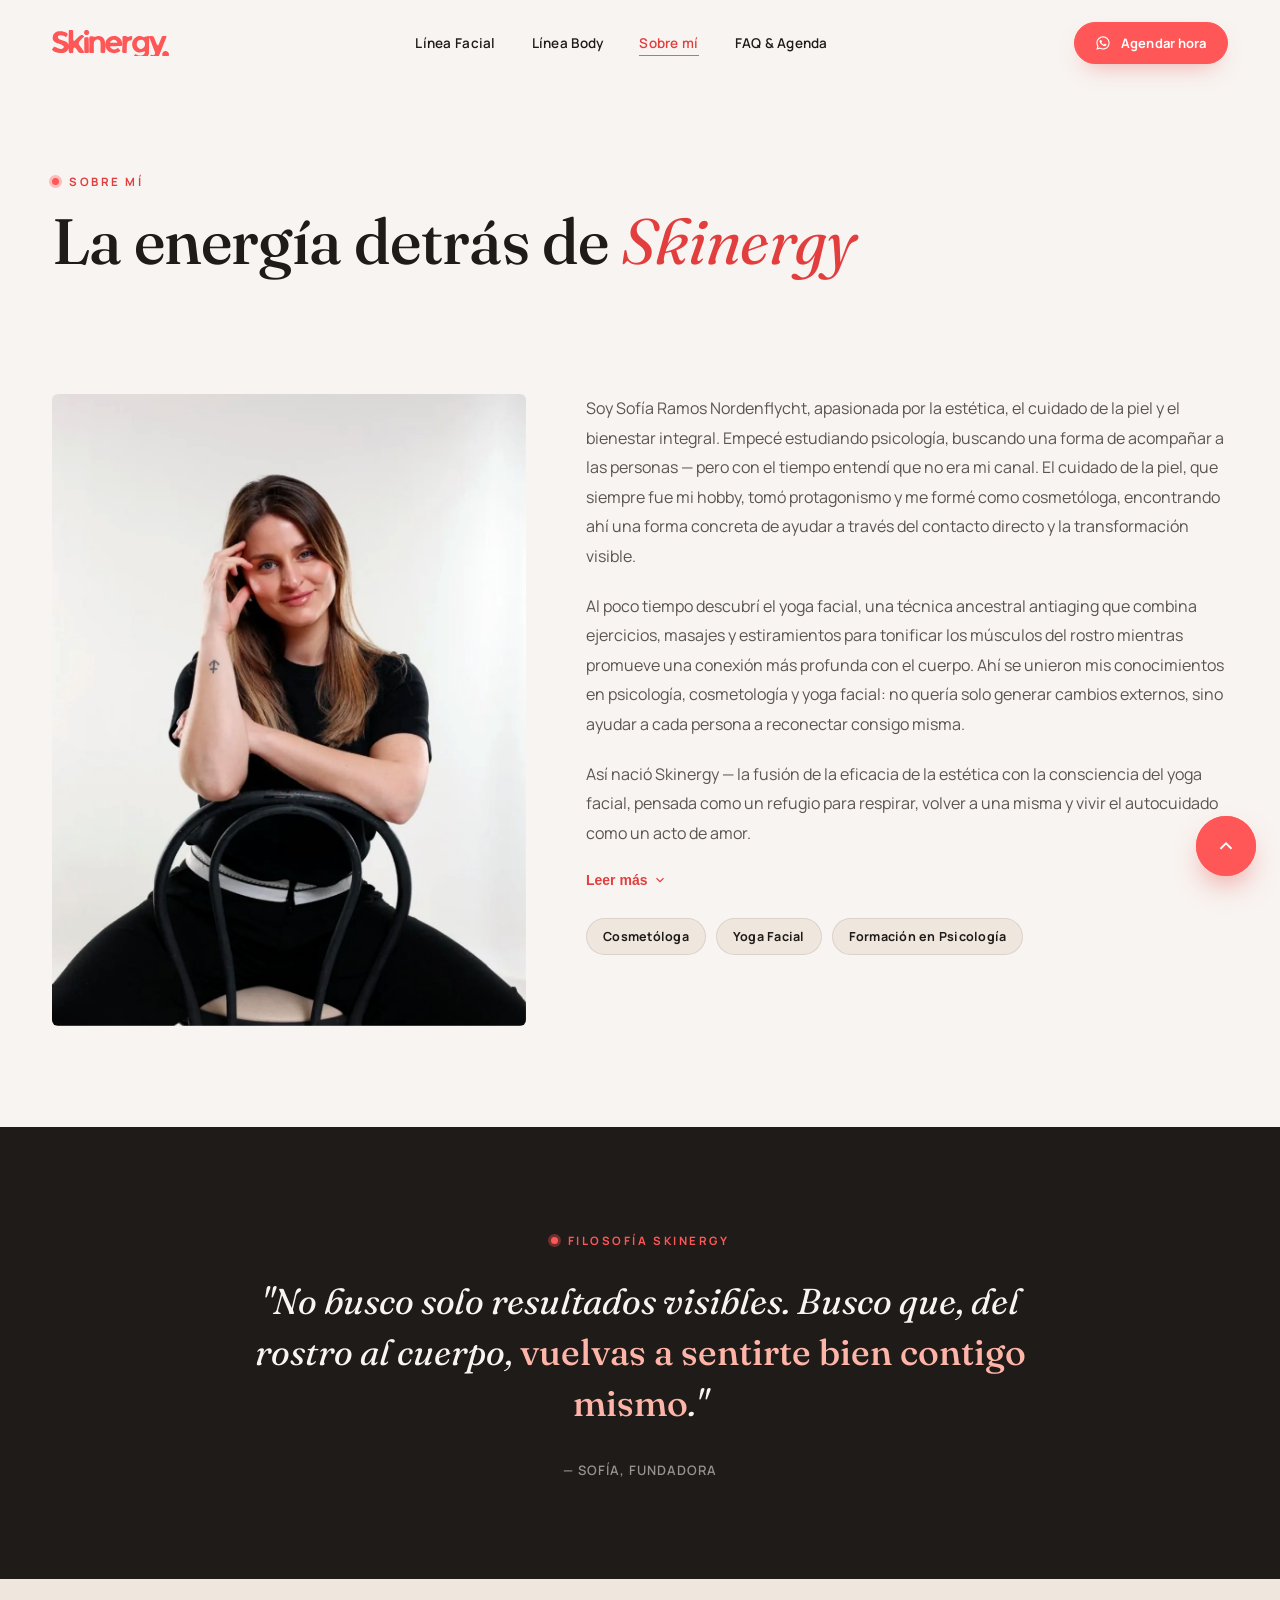
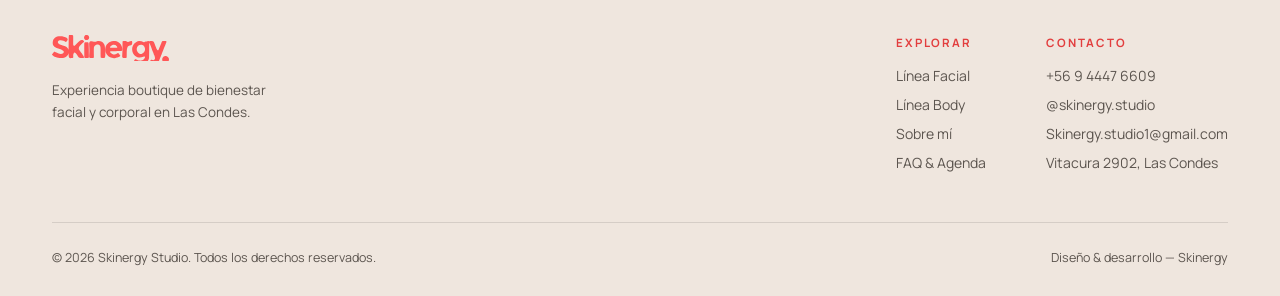
==== about.html @ b07cb812 "Add files via upload" ====
<!DOCTYPE html>
<html lang="es">
<head>
<meta charset="UTF-8">
<meta name="viewport" content="width=device-width, initial-scale=1.0, maximum-scale=1">
<title>Sobre mí — Skinergy</title>
<meta name="description" content="Conoce a Sofía, fundadora de Skinergy, estudio boutique de bienestar facial y corporal en Las Condes.">
<link rel="preconnect" href="https://fonts.googleapis.com">
<link rel="preconnect" href="https://fonts.gstatic.com" crossorigin>
<link href="https://fonts.googleapis.com/css2?family=Fraunces:ital,opsz,wght@0,9..144,500;1,9..144,400&family=Manrope:wght@400;500;600;700&display=swap" rel="stylesheet">
<link rel="icon" type="image/png" sizes="32x32" href="favicon-32.png">
<link rel="icon" type="image/png" sizes="16x16" href="favicon-16.png">
<link rel="apple-touch-icon" sizes="180x180" href="apple-touch-icon.png">
<link rel="stylesheet" href="styles.css">
<link rel="preload" as="image" href="about-sofia-900.webp" imagesrcset="about-sofia-900.webp 900w, about-sofia-1300.webp 1300w" imagesizes="(max-width:900px) 340px, 460px" fetchpriority="high">
</head>
<body>

<header id="siteHeader">
  <div class="wrap nav-row">
    <a href="index.html" class="logo"><img src="logo-wordmark.svg" alt="Skinergy — Energía para tu piel" width="118" height="26"></a>
    <nav class="links">
      <a href="facial.html">Línea Facial</a>
      <a href="body.html">Línea Body</a>
      <a href="about.html" class="active">Sobre mí</a>
      <a href="faq.html">FAQ &amp; Agenda</a>
    </nav>
    <div class="nav-cta">
      <a class="btn" href="https://wa.me/56944476609?text=Hola%2C%20quiero%20agendar%20una%20sesi%C3%B3n%20en%20Skinergy" target="_blank" rel="noopener">
        <svg viewBox="0 0 24 24" fill="currentColor"><path d="M12.04 2C6.58 2 2.13 6.45 2.13 11.91c0 1.75.46 3.46 1.32 4.96L2.05 22l5.25-1.38c1.45.79 3.08 1.21 4.74 1.21h.005c5.46 0 9.9-4.45 9.9-9.92C21.93 6.45 17.5 2 12.04 2Zm0 18.15h-.004a8.2 8.2 0 0 1-4.18-1.15l-.3-.18-3.12.82.83-3.04-.2-.31a8.19 8.19 0 0 1-1.26-4.38c0-4.54 3.7-8.24 8.25-8.24 2.2 0 4.27.86 5.83 2.42a8.19 8.19 0 0 1 2.42 5.83c0 4.55-3.7 8.23-8.25 8.23Zm4.52-6.17c-.25-.12-1.47-.72-1.7-.81-.23-.08-.4-.12-.56.13-.17.25-.64.81-.79.97-.14.17-.29.19-.54.06-.25-.12-1.04-.38-1.99-1.22-.73-.65-1.23-1.46-1.37-1.71-.15-.25-.02-.38.11-.5.11-.11.25-.29.37-.44.13-.14.17-.25.25-.42.08-.17.04-.31-.02-.44-.06-.12-.56-1.34-.76-1.84-.2-.48-.41-.42-.56-.42-.14-.01-.31-.01-.48-.01-.17 0-.44.06-.67.31-.23.25-.87.85-.87 2.08 0 1.23.89 2.41 1.02 2.58.12.17 1.76 2.69 4.27 3.77.6.26 1.06.41 1.43.53.6.19 1.15.16 1.58.1.48-.07 1.47-.6 1.68-1.18.21-.58.21-1.08.15-1.18-.06-.1-.23-.16-.48-.28Z"/></svg>
        <span class="long">Agendar hora</span>
      </a>
      <button class="burger" id="burgerBtn" aria-label="Abrir menú" aria-expanded="false">
        <span></span><span></span><span></span>
      </button>
    </div>
  </div>
  <div class="mobile-menu" id="mobileMenu">
    <div class="mobile-menu-inner">
      <a href="facial.html">Línea Facial</a>
      <a href="body.html">Línea Body</a>
      <a href="about.html" class="active">Sobre mí</a>
      <a href="faq.html">FAQ &amp; Agenda</a>
      <a class="btn" href="https://wa.me/56944476609?text=Hola%2C%20quiero%20agendar%20una%20sesi%C3%B3n%20en%20Skinergy" target="_blank" rel="noopener">Agendar por WhatsApp</a>
    </div>
  </div>
</header>

<main>

  <section class="page-hero" style="padding-bottom:0;">
    <div class="wrap">
      <span class="eyebrow load-reveal">Sobre mí</span>
      <h1 class="load-reveal">La energía detrás de <em>Skinergy</em></h1>
    </div>
  </section>

  <section>
    <div class="wrap">
      <div class="about-grid">
        <div class="about-photo reveal">
          <img src="about-sofia-900.webp" srcset="about-sofia-900.webp 900w, about-sofia-1300.webp 1300w" sizes="(max-width:900px) 340px, 460px" alt="Sofía, fundadora de Skinergy" loading="eager" fetchpriority="high" decoding="async">
        </div>
        <div class="about-copy reveal">
          <p>Soy Sofía Ramos Nordenflycht, apasionada por la estética, el cuidado de la piel y el bienestar integral. Empecé estudiando psicología, buscando una forma de acompañar a las personas — pero con el tiempo entendí que no era mi canal. El cuidado de la piel, que siempre fue mi hobby, tomó protagonismo y me formé como cosmetóloga, encontrando ahí una forma concreta de ayudar a través del contacto directo y la transformación visible.</p>
          <p>Al poco tiempo descubrí el yoga facial, una técnica ancestral antiaging que combina ejercicios, masajes y estiramientos para tonificar los músculos del rostro mientras promueve una conexión más profunda con el cuerpo. Ahí se unieron mis conocimientos en psicología, cosmetología y yoga facial: no quería solo generar cambios externos, sino ayudar a cada persona a reconectar consigo misma.</p>
          <p>Así nació Skinergy — la fusión de la eficacia de la estética con la consciencia del yoga facial, pensada como un refugio para respirar, volver a una misma y vivir el autocuidado como un acto de amor.</p>

          <button class="read-more-btn">
            <span>Leer más</span>
            <svg viewBox="0 0 24 24" fill="none" stroke="currentColor" stroke-width="2"><path d="M6 9l6 6 6-6"/></svg>
          </button>

          <div class="extra">
            <p style="margin-top:20px;">Quería crear un encuentro entre la mente y la piel, que transformara la experiencia estética en algo más completo, porque entendí que la verdadera belleza se activa cuando cuerpo, mente y piel trabajan en armonía. Fue justo allí, en ese punto donde lo emocional y lo estético se encuentran, donde descubrí mi propósito: dar vida a Skinergy.</p>
            <p>Skinergy nació como la fusión de mis conocimientos, experiencias y pasiones: una propuesta innovadora centrada en el yoga facial personalizado, combinado con técnicas cosméticas clásicas y modernas, enfocada en entregar una experiencia de bienestar a largo plazo.</p>
            <p>Esa misma filosofía dio el siguiente paso natural: extender la mirada del rostro al cuerpo. Si el rostro tiene más de 40 músculos que se pueden entrenar, tonificar y relajar, el cuerpo no es distinto. La misma consciencia que aplicamos a una mirada cansada o una mandíbula tensa por bruxismo, la aplicamos a una espalda cargada de estrés o unas piernas con retención de líquidos. Skinergy dejó de ser únicamente un espacio de yoga facial para convertirse en un espacio de bienestar facial y corporal, sin perder ni un gramo de la esencia con la que nació.</p>
            <p>Está pensado para personas que no solo buscan resultados estéticos visibles y duraderos, sino que también quieran transformar el cuidado de su piel y su cuerpo en un hábito consciente, en una experiencia integral que las haga sentirse bien por dentro y por fuera.</p>
          </div>

          <div class="cert-list">
            <span class="cert-pill">Cosmetóloga</span>
            <span class="cert-pill">Yoga Facial</span>
            <span class="cert-pill">Formación en Psicología</span>
          </div>
        </div>
      </div>
    </div>
  </section>

  <section class="quote-section">
    <div class="wrap quote-wrap">
      <span class="eyebrow">Filosofía Skinergy</span>
      <blockquote class="reveal">"No busco solo resultados visibles. Busco que, del rostro al cuerpo, <b>vuelvas a sentirte bien contigo mismo</b>."</blockquote>
      <p class="attribution">— Sofía, fundadora</p>
    </div>
  </section>

</main>

<footer>
  <div class="wrap">
    <div class="footer-top">
      <div>
        <a href="index.html" class="logo"><img src="logo-wordmark.svg" alt="Skinergy — Energía para tu piel" width="118" height="26"></a>
        <p style="margin-top:14px; max-width:240px; font-size:13.5px; color:var(--ink-soft); line-height:1.6;">Experiencia boutique de bienestar facial y corporal en Las Condes.</p>
      </div>
      <div class="footer-cols">
        <div class="footer-col">
          <h5>Explorar</h5>
          <a href="facial.html">Línea Facial</a>
          <a href="body.html">Línea Body</a>
          <a href="about.html">Sobre mí</a>
          <a href="faq.html">FAQ &amp; Agenda</a>
        </div>
        <div class="footer-col">
          <h5>Contacto</h5>
          <a href="https://wa.me/56944476609" target="_blank" rel="noopener">+56 9 4447 6609</a>
          <a href="https://www.instagram.com/skinergy.studio/" target="_blank" rel="noopener">@skinergy.studio</a>
          <a href="mailto:Skinergy.studio1@gmail.com">Skinergy.studio1@gmail.com</a>
          <a href="faq.html#ubicacion">Vitacura 2902, Las Condes</a>
        </div>
      </div>
    </div>
    <div class="footer-bottom">
      <p>© 2026 Skinergy Studio. Todos los derechos reservados.</p>
      <p>Diseño &amp; desarrollo — Skinergy</p>
    </div>
  </div>
</footer>

<div class="fab-group" id="fabGroup">
  <div class="fab-options">
    <a class="fab-item" href="https://www.instagram.com/skinergy.studio/" target="_blank" rel="noopener" aria-label="Instagram">
      <svg viewBox="0 0 24 24"><path d="M12 2.163c3.204 0 3.584.012 4.85.07 3.252.148 4.771 1.691 4.919 4.919.058 1.265.069 1.645.069 4.849 0 3.205-.012 3.584-.069 4.849-.149 3.225-1.664 4.771-4.919 4.919-1.266.058-1.644.07-4.85.07-3.204 0-3.584-.012-4.849-.07-3.26-.149-4.771-1.699-4.919-4.92-.058-1.265-.07-1.644-.07-4.849 0-3.204.013-3.583.07-4.849.149-3.227 1.664-4.771 4.919-4.919 1.266-.057 1.645-.069 4.849-.069zm0-2.163c-3.259 0-3.667.014-4.947.072-4.358.2-6.78 2.618-6.98 6.98-.059 1.281-.073 1.689-.073 4.948 0 3.259.014 3.668.072 4.948.2 4.358 2.618 6.78 6.98 6.98 1.281.058 1.689.072 4.948.072 3.259 0 3.668-.014 4.948-.072 4.354-.2 6.782-2.618 6.979-6.98.059-1.28.073-1.689.073-4.948 0-3.259-.014-3.667-.072-4.947-.196-4.354-2.617-6.78-6.979-6.98-1.281-.059-1.69-.073-4.949-.073zm0 5.838c-3.403 0-6.162 2.759-6.162 6.162s2.759 6.163 6.162 6.163 6.162-2.759 6.162-6.163c0-3.403-2.759-6.162-6.162-6.162zm0 10.162c-2.209 0-4-1.79-4-4 0-2.209 1.791-4 4-4s4 1.791 4 4c0 2.21-1.791 4-4 4zm6.406-11.845c-.796 0-1.441.645-1.441 1.44s.645 1.44 1.441 1.44c.795 0 1.439-.645 1.439-1.44s-.644-1.44-1.439-1.44z"/></svg>
    </a>
    <a class="fab-item" href="https://wa.me/56944476609?text=Hola%2C%20quiero%20agendar%20una%20sesi%C3%B3n%20en%20Skinergy" target="_blank" rel="noopener" aria-label="WhatsApp">
      <svg viewBox="0 0 24 24"><path d="M12.04 2C6.58 2 2.13 6.45 2.13 11.91c0 1.75.46 3.46 1.32 4.96L2.05 22l5.25-1.38c1.45.79 3.08 1.21 4.74 1.21h.005c5.46 0 9.9-4.45 9.9-9.92C21.93 6.45 17.5 2 12.04 2Zm0 18.15h-.004a8.2 8.2 0 0 1-4.18-1.15l-.3-.18-3.12.82.83-3.04-.2-.31a8.19 8.19 0 0 1-1.26-4.38c0-4.54 3.7-8.24 8.25-8.24 2.2 0 4.27.86 5.83 2.42a8.19 8.19 0 0 1 2.42 5.83c0 4.55-3.7 8.23-8.25 8.23Zm4.52-6.17c-.25-.12-1.47-.72-1.7-.81-.23-.08-.4-.12-.56.13-.17.25-.64.81-.79.97-.14.17-.29.19-.54.06-.25-.12-1.04-.38-1.99-1.22-.73-.65-1.23-1.46-1.37-1.71-.15-.25-.02-.38.11-.5.11-.11.25-.29.37-.44.13-.14.17-.25.25-.42.08-.17.04-.31-.02-.44-.06-.12-.56-1.34-.76-1.84-.2-.48-.41-.42-.56-.42-.14-.01-.31-.01-.48-.01-.17 0-.44.06-.67.31-.23.25-.87.85-.87 2.08 0 1.23.89 2.41 1.02 2.58.12.17 1.76 2.69 4.27 3.77.6.26 1.06.41 1.43.53.6.19 1.15.16 1.58.1.48-.07 1.47-.6 1.68-1.18.21-.58.21-1.08.15-1.18-.06-.1-.23-.16-.48-.28Z"/></svg>
    </a>
  </div>
  <button class="fab-toggle" id="fabToggle" aria-label="Mostrar contacto" aria-expanded="false">
    <span class="pulse"></span>
    <svg viewBox="0 0 24 24" fill="none" stroke="currentColor" stroke-width="2"><path d="M6 15l6-6 6 6"/></svg>
  </button>
</div>

<script src="script.js"></script>
</body>
</html>
---- styles.css ----
:root{
  --coral:#FF5757;
  --coral-deep:#E23E3E;
  --coral-soft:#FFB4A8;
  --cream:#F8F4F1;
  --cream-warm:#EFE6DE;
  --ink:#1F1B18;
  --ink-soft:#5C554F;
  --white:#FFFFFF;
  --ring: rgba(255,87,87,0.35);
  --ease: cubic-bezier(.16,1,.3,1);
  --spring: cubic-bezier(.34,1.56,.64,1);
}

*{box-sizing:border-box; margin:0; padding:0;}
html{scroll-behavior:smooth;}
body{
  background:var(--cream);
  color:var(--ink);
  font-family:'Manrope', sans-serif;
  font-weight:400;
  -webkit-font-smoothing:antialiased;
  overflow-x:hidden;
}
img{display:block; max-width:100%;}
a{color:inherit; text-decoration:none;}
::selection{background:var(--coral); color:var(--white);}

@media (prefers-reduced-motion: reduce){
  *{animation-duration:0.01ms !important; animation-iteration-count:1 !important; transition-duration:0.01ms !important; scroll-behavior:auto !important;}
}

a:focus-visible, button:focus-visible{ outline:2px solid var(--coral-deep); outline-offset:3px; }

.eyebrow{
  font-family:'Manrope', sans-serif;
  font-size:11.5px;
  font-weight:700;
  letter-spacing:0.22em;
  text-transform:uppercase;
  color:var(--coral-deep);
  display:inline-flex;
  align-items:center;
  gap:10px;
}
.eyebrow::before{
  content:"";
  width:7px; height:7px;
  border-radius:50%;
  background:var(--coral);
  box-shadow:0 0 0 3px var(--ring);
  flex-shrink:0;
}
.eyebrow.on-dark{ color:var(--coral-soft); }

h1,h2,h3,.serif{
  font-family:'Fraunces', serif;
  font-weight:500;
  line-height:1.05;
  letter-spacing:-0.01em;
}
em{font-style:italic; font-weight:400; color:var(--coral-deep);}

.wrap{
  max-width:1240px;
  margin:0 auto;
  padding:0 32px;
}
@media(max-width:700px){ .wrap{padding:0 20px;} }

.wrap-narrow{ max-width:820px; margin:0 auto; padding:0 32px; }
@media(max-width:700px){ .wrap-narrow{padding:0 20px;} }

.btn{
  display:inline-flex;
  align-items:center;
  gap:10px;
  color:var(--white);
  font-weight:700;
  font-size:14.5px;
  font-family:inherit;
  letter-spacing:0.01em;
  padding:16px 26px;
  border-radius:100px;
  border:1px solid var(--coral);
  background-color:var(--coral);
  background-image:linear-gradient(var(--coral-deep), var(--coral-deep));
  background-repeat:no-repeat;
  background-position:0 0;
  background-size:0% 100%;
  transform:translate3d(var(--mag-x,0px), var(--mag-y,0px), 0);
  transition:background-size .85s var(--ease), border-color .5s var(--ease), transform .5s var(--spring), box-shadow .5s var(--ease), color .85s var(--ease);
  box-shadow:0 10px 24px -12px rgba(226,62,62,.55);
  cursor:pointer;
  will-change:transform;
}
.btn:hover, .btn.tap-active{ background-size:100% 100%; border-color:var(--coral-deep); transform:translate3d(var(--mag-x,0px), calc(var(--mag-y,0px) - 2px), 0); box-shadow:0 10px 22px -10px rgba(226,62,62,.5); }
.btn:active{ transform:scale(.96); transition:transform .18s var(--spring); }
.btn.ghost{
  background-color:transparent;
  background-image:linear-gradient(var(--ink), var(--ink));
  background-repeat:no-repeat;
  background-position:0 0;
  background-size:0% 100%;
  color:var(--ink);
  border:1px solid rgba(31,27,24,.25);
  box-shadow:none;
  transition:background-size .85s var(--ease), color .85s var(--ease), border-color .5s var(--ease), transform .5s var(--ease);
}
.btn.ghost:hover, .btn.ghost.tap-active{ background-size:100% 100%; color:var(--white); border-color:var(--ink); transform:translateY(-2px); }
.btn.ghost.on-dark{
  color:var(--cream);
  border-color:rgba(248,244,241,.3);
  background-image:linear-gradient(var(--cream), var(--cream));
}
.btn.ghost.on-dark:hover, .btn.ghost.on-dark.tap-active{ background-size:100% 100%; color:var(--ink); border-color:var(--cream); }
.btn svg{width:16px; height:16px; flex-shrink:0; position:relative; z-index:1; transition:transform .5s var(--ease);}
.btn:hover svg, .btn.tap-active svg{ transform:translateX(3px); }

/* On dark sections (quote-section, contact-band) the fill must go light, not ink —
   otherwise the button visually disappears into the already-dark background on hover. */
.quote-section .btn,
.contact-band .btn{
  background-image:linear-gradient(var(--cream), var(--cream));
}
.quote-section .btn:hover,
.contact-band .btn:hover,
.quote-section .btn.tap-active,
.contact-band .btn.tap-active{
  color:var(--ink);
  border-color:var(--cream);
}

/* ---------- Header ---------- */
header{
  position:fixed; top:0; left:0; right:0; z-index:100;
  padding:22px 0;
  background:var(--cream);
  border-bottom:1px solid transparent;
  transition:background .5s var(--ease), padding .5s var(--ease), box-shadow .5s var(--ease), border-color .5s var(--ease);
  animation:header-drop 1s var(--ease) .1s both;
}
@keyframes header-drop{ from{ opacity:0; transform:translate3d(0,-14px,0); } to{ opacity:1; transform:none; } }
header.scrolled{
  padding:12px 0;
  border-bottom-color:rgba(31,27,24,.08);
  box-shadow:0 1px 0 rgba(31,27,24,.06);
}
.nav-row{ display:flex; align-items:center; justify-content:space-between; }
.logo{ display:inline-flex; align-items:center; }
.logo img{ height:26px; width:auto; display:block; }
nav.links{ display:flex; gap:36px; align-items:center; }
nav.links a{
  font-size:13.5px; font-weight:600; letter-spacing:0.02em;
  position:relative; padding:4px 0;
}
nav.links a::after{
  content:""; position:absolute; left:0; bottom:0; width:0; height:1.5px; background:var(--coral);
  transition:width .3s var(--ease);
}
nav.links a:hover::after, nav.links a.active::after{ width:100%; }
nav.links a.active{ color:var(--coral-deep); }
.nav-cta{ display:flex; align-items:center; gap:22px; }
.nav-cta .btn{ padding:11px 20px; font-size:13px; }

.burger{
  display:none;
  flex-direction:column;
  align-items:center;
  justify-content:center;
  gap:5px;
  width:40px; height:40px;
  border:none; background:none; padding:0; cursor:pointer;
  flex-shrink:0;
}
.burger span{
  display:block; width:22px; height:1.5px; background:var(--ink);
  transition:transform .45s var(--ease), opacity .3s var(--ease);
}
.burger.open span:nth-child(1){ transform:translateY(6.5px) rotate(45deg); }
.burger.open span:nth-child(2){ opacity:0; }
.burger.open span:nth-child(3){ transform:translateY(-6.5px) rotate(-45deg); }

.mobile-menu{
  max-height:0;
  overflow:hidden;
  transition:max-height .5s var(--ease);
}
.mobile-menu.open{ max-height:420px; }
.mobile-menu-inner{ border-top:1px solid rgba(31,27,24,.1); padding:8px 0 18px; }
.mobile-menu a{
  display:block; padding:15px 32px; font-size:15px; font-weight:600; color:var(--ink);
  border-bottom:1px solid rgba(31,27,24,.06);
}
.mobile-menu a.active{ color:var(--coral-deep); }
.mobile-menu .btn{ margin:18px 32px 4px; justify-content:center; }
@media(max-width:700px){
  .mobile-menu a{ padding:15px 20px; }
  .mobile-menu .btn{ margin:18px 20px 4px; }
}

@media(min-width:861px){ .mobile-menu{ display:none; } }

@media(max-width:860px){
  nav.links{ display:none; }
  .nav-cta .btn span.long{display:none;}
  .burger{ display:flex; }
}

/* ---------- Page hero (inner pages) ---------- */
.page-hero{
  padding:168px 0 70px;
  position:relative;
}
.page-hero .eyebrow{ margin-bottom:18px; }
.page-hero h1{ font-size:clamp(38px,5.4vw,64px); margin-bottom:20px; }
.page-hero p.lead{ font-size:16.5px; color:var(--ink-soft); max-width:560px; line-height:1.65; }
@media(max-width:700px){ .page-hero{ padding:130px 0 50px; } }

/* ---------- Strip marquee ---------- */
.strip{
  border-top:1px solid rgba(31,27,24,.12);
  border-bottom:1px solid rgba(31,27,24,.12);
  overflow:hidden;
  padding:16px 0;
  background:var(--cream-warm);
}
.strip-track{
  display:flex;
  width:max-content;
  animation:scroll-left 110s linear infinite;
  gap:56px;
}
.strip-track span{
  font-family:'Fraunces',serif;
  font-style:italic;
  font-size:16px;
  color:var(--ink-soft);
  white-space:nowrap;
  display:flex; align-items:center; gap:56px;
}
.strip-track span::after{ content:"—"; color:var(--coral); font-style:normal; }
.strip:hover .strip-track{ animation-play-state:paused; }
@keyframes scroll-left{ from{transform:translateX(0);} to{transform:translateX(-50%);} }

/* ---------- Section shell ---------- */
section{ padding:100px 0; position:relative; }
@media(max-width:700px){ section{ padding:70px 0; } }
.section-head{ max-width:640px; margin-bottom:52px; }
.section-head h2{ font-size:clamp(28px,4vw,44px); margin-top:16px; }
.section-head p.sub{ margin-top:16px; color:var(--ink-soft); font-size:15.5px; line-height:1.65; max-width:560px; }
.reveal, .load-reveal{
  opacity:0;
  filter:blur(4px);
  transform:translate3d(0,18px,0);
  transition:opacity .7s var(--ease), filter .8s var(--ease), transform .7s var(--ease);
  will-change:opacity, filter, transform;
}
.reveal.in, .load-reveal.in{ opacity:1; filter:blur(0); transform:none; }

.reveal-rand{
  transform:translate3d(0,14px,0) scale(.98) rotate(var(--rot, 0deg));
}
.reveal-rand.in{ transform:none; }

/* ---------- Quote / philosophy section ---------- */
.quote-section{ background:var(--ink); color:var(--cream); }
.quote-wrap{ max-width:840px; margin:0 auto; text-align:center; }
.quote-wrap .eyebrow{ color:var(--coral); justify-content:center; margin-bottom:28px; }
.quote-wrap blockquote{
  font-family:'Fraunces',serif;
  font-style:italic;
  font-weight:400;
  font-size:clamp(22px,3.4vw,36px);
  line-height:1.42;
  color:var(--cream);
}
.quote-wrap blockquote b{ font-weight:500; font-style:normal; color:var(--coral-soft); }
.quote-wrap .attribution{
  margin-top:32px; font-size:13px; letter-spacing:.08em; text-transform:uppercase; color:rgba(248,244,241,.55); font-weight:600;
}

/* ---------- Treatment cards (facial/body listings) ---------- */
.cat-group{ margin-bottom:64px; }
.cat-group:last-child{ margin-bottom:0; }
.cat-group-head{ display:flex; align-items:baseline; gap:16px; margin-bottom:26px; }
.cat-group-head .n{ font-family:'Fraunces',serif; font-style:italic; color:var(--coral); font-size:16px; }
.cat-group-head h3{ font-size:24px; }
.cat-group-head .count{ font-size:12.5px; color:var(--ink-soft); margin-left:auto; }

.treat-grid{ display:grid; grid-template-columns:repeat(3,1fr); gap:20px; }
@media(max-width:940px){ .treat-grid{ grid-template-columns:repeat(2,1fr); } }
@media(max-width:640px){ .treat-grid{ grid-template-columns:1fr; } }

.treat-card{
  --tiltX:0deg; --tiltY:0deg; --lift:0px; --mx:50%; --my:50%;
  position:relative;
  background:var(--white);
  border:1px solid rgba(31,27,24,.08);
  border-radius:6px;
  padding:26px 24px;
  transform:perspective(1000px) rotateX(var(--tiltX)) rotateY(var(--tiltY)) translate3d(0,var(--lift),0);
  transition:border-color .5s var(--ease), transform .5s var(--ease), box-shadow .5s var(--ease);
  display:flex; flex-direction:column;
  will-change:transform;
}
.treat-card:hover{ border-color:var(--coral); box-shadow:0 22px 40px -20px rgba(31,27,24,.28); }
.treat-card::after{
  content:""; position:absolute; inset:0; border-radius:inherit; pointer-events:none;
  background:radial-gradient(220px circle at var(--mx) var(--my), rgba(255,87,87,.10), transparent 70%);
  opacity:0; transition:opacity .4s var(--ease);
}
.treat-card:hover::after{ opacity:1; }
.treat-card .photo{ margin:-26px -24px 20px; aspect-ratio:3/4; overflow:hidden; border-radius:6px 6px 0 0; }
.treat-card .photo img{ width:100%; height:100%; object-fit:cover; filter:grayscale(1) contrast(1.05); transition:transform 1.1s var(--ease), filter 1.1s var(--ease); }
main img{ opacity:1; }
.treat-card:hover .photo img{ transform:scale(1.06); filter:grayscale(0) contrast(1.02) saturate(1.05); }
.treat-card .price-row{ display:flex; align-items:baseline; gap:8px; margin-bottom:2px; }
.treat-card .price{ font-family:'Fraunces',serif; font-size:21px; color:var(--coral-deep); font-weight:500; }
.treat-card .duration{ font-size:11.5px; color:var(--ink-soft); font-weight:700; letter-spacing:.03em; text-transform:uppercase; }
.treat-card h4{ font-size:17.5px; margin:6px 0 10px; }
.treat-card > p{ font-size:13.5px; color:var(--ink-soft); line-height:1.6; margin-bottom:4px; }
.treat-card .meta{ display:flex; justify-content:space-between; align-items:center; font-size:12px; font-weight:700; color:var(--coral-deep); letter-spacing:.02em; text-transform:uppercase; }
.treat-card ul{ list-style:none; margin:14px 0 0; padding:0; display:flex; flex-direction:column; gap:7px; }
.treat-card ul li{ font-size:12.5px; color:var(--ink-soft); padding-left:16px; position:relative; line-height:1.4; }
.treat-card ul li::before{ content:""; position:absolute; left:0; top:6px; width:5px; height:5px; border-radius:50%; background:var(--coral); }
.treat-card .ideal{ font-size:12px; font-style:italic; color:var(--ink-soft); border-top:1px solid rgba(31,27,24,.08); padding-top:12px; margin-top:16px; }
.treat-card .ideal b{ font-style:normal; color:var(--ink); font-weight:700; }

/* ---------- Big feature block (Deep Renewal / big program) ---------- */
.feature-block{
  display:grid; grid-template-columns:0.9fr 1.1fr; gap:56px; align-items:center;
  background:var(--white);
  border-radius:8px; padding:52px; border:1px solid rgba(31,27,24,.08);
}
@media(max-width:900px){ .feature-block{ grid-template-columns:1fr; padding:32px 24px; gap:32px; } }
.feature-block h3{ font-size:clamp(26px,3.4vw,36px); margin-bottom:16px; }
.feature-block p{ color:var(--ink-soft); font-size:15px; line-height:1.7; margin-bottom:24px; }
.feature-visual{ aspect-ratio:4/5; border-radius:6px; overflow:hidden; }
.feature-visual img{ width:100%; height:100%; object-fit:cover; filter:grayscale(1) contrast(1.06); }
.protocol-list{ display:flex; flex-direction:column; gap:14px; margin-bottom:26px; }
.protocol-item{
  display:flex; align-items:center; gap:14px; padding:14px 16px;
  background:var(--cream-warm); border-radius:6px; font-size:14px; font-weight:600;
}
.protocol-item .dot{ width:8px; height:8px; border-radius:50%; background:var(--coral); flex-shrink:0; }

/* ---------- Contact band ---------- */
.contact-band{ background:var(--ink); color:var(--cream); }
.contact-grid{ display:grid; grid-template-columns:1fr 1fr; gap:60px; align-items:center; }
@media(max-width:860px){ .contact-grid{ grid-template-columns:1fr; gap:40px; } }
.contact-band h2{ color:var(--cream); font-size:clamp(30px,4vw,44px); margin:16px 0 22px; }
.contact-band p.lead{ color:rgba(248,244,241,.68); font-size:16px; max-width:420px; margin-bottom:34px; line-height:1.6; }
.info-list{ display:flex; flex-direction:column; gap:18px; margin-bottom:36px; }
.info-row{ display:flex; align-items:center; gap:14px; font-size:14.5px; overflow-wrap:break-word; word-break:break-word; }
.info-row .ico{
  width:38px; height:38px; border-radius:50%; background:rgba(255,87,87,.15);
  display:flex; align-items:center; justify-content:center; flex-shrink:0;
}
.info-row .ico svg{ width:16px; height:16px; stroke:var(--coral); }
.info-row a:hover{ color:var(--coral-soft); }
.map-frame{ position:relative; border-radius:6px; overflow:hidden; aspect-ratio:4/3.4; }
.map-frame img{ width:100%; height:100%; object-fit:cover; filter:grayscale(1) contrast(1.1) brightness(.9); }
.map-frame iframe{ display:block; width:100%; height:100%; }

/* ---------- FAQ accordion ---------- */
.faq-list{ display:flex; flex-direction:column; gap:1px; background:rgba(31,27,24,.1); border:1px solid rgba(31,27,24,.1); border-radius:6px; overflow:hidden; }
.faq-item{ background:var(--white); }
.faq-q{
  width:100%; text-align:left; padding:24px 26px; display:flex; align-items:center; justify-content:space-between;
  gap:20px; font-family:'Fraunces',serif; font-size:18px; font-weight:500; background:none; border:none; cursor:pointer; color:var(--ink);
}
.faq-q .plus{ width:26px; height:26px; border-radius:50%; border:1px solid rgba(31,27,24,.2); flex-shrink:0; position:relative; transition:transform .35s var(--ease), background .35s var(--ease), border-color .35s var(--ease); }
.faq-q .plus::before, .faq-q .plus::after{ content:""; position:absolute; background:var(--ink); top:50%; left:50%; transform:translate(-50%,-50%); transition:opacity .3s var(--ease), background .3s var(--ease); }
.faq-q .plus::before{ width:10px; height:1.5px; }
.faq-q .plus::after{ width:1.5px; height:10px; }
.faq-item.open .faq-q .plus{ background:var(--coral); border-color:var(--coral); transform:rotate(180deg); }
.faq-item.open .faq-q .plus::before, .faq-item.open .faq-q .plus::after{ background:var(--white); }
.faq-item.open .faq-q .plus::after{ opacity:0; }
.faq-a{ max-height:0; overflow:hidden; transition:max-height .45s var(--ease); }
.faq-a-inner{ padding:0 26px 26px; font-size:14.5px; color:var(--ink-soft); line-height:1.7; max-width:620px; }

/* ---------- Pricing / bonos table ---------- */
.price-table{ width:100%; border-collapse:collapse; background:var(--white); border-radius:6px; overflow:hidden; border:1px solid rgba(31,27,24,.08); }
.price-table thead th{ background:var(--ink); color:var(--cream); text-align:left; font-size:11.5px; letter-spacing:.12em; text-transform:uppercase; font-weight:700; padding:16px 20px; }
.price-table tbody td{ padding:18px 20px; font-size:14.5px; border-top:1px solid rgba(31,27,24,.08); }
.price-table tbody tr:hover{ background:var(--cream-warm); }
.price-table td.discount{ color:var(--coral-deep); font-weight:700; }
.price-table-wrap{ overflow-x:auto; border-radius:6px; }
@media(max-width:700px){ .price-table{ font-size:13px; } .price-table thead th, .price-table tbody td{ padding:12px 14px; } }

/* ---------- About page ---------- */
.about-grid{ display:grid; grid-template-columns:0.85fr 1.15fr; gap:60px; align-items:start; }
@media(max-width:900px){ .about-grid{ grid-template-columns:1fr; gap:36px; } }
.about-photo{ position:sticky; top:120px; aspect-ratio:3/4; border-radius:6px; overflow:hidden; }
.about-photo img{ width:100%; height:100%; object-fit:cover; filter:contrast(1.05); }
@media(max-width:900px){ .about-photo{ position:static; max-width:340px; margin:0 auto; } }
.about-copy p{ font-size:16px; line-height:1.85; color:var(--ink-soft); margin-bottom:20px; }
.about-copy .extra{ max-height:0; overflow:hidden; transition:max-height .6s var(--ease); }
.about-copy .extra.open{ max-height:900px; }
.read-more-btn{ background:none; border:none; font-weight:700; color:var(--coral-deep); font-size:14px; cursor:pointer; display:inline-flex; align-items:center; gap:6px; padding:0; }
.read-more-btn svg{ width:14px; height:14px; transition:transform .3s var(--ease); }
.read-more-btn.open svg{ transform:rotate(180deg); }
.cert-list{ display:flex; flex-wrap:wrap; gap:10px; margin-top:28px; }
.cert-pill{ font-size:12.5px; font-weight:700; letter-spacing:.02em; padding:9px 16px; border-radius:100px; background:var(--cream-warm); color:var(--ink); border:1px solid rgba(31,27,24,.1); }

/* ---------- Footer ---------- */
footer{ background:var(--cream-warm); padding:56px 0 30px; }
.footer-top{
  display:flex; justify-content:space-between; align-items:flex-start; flex-wrap:wrap; gap:36px;
  padding-bottom:40px; border-bottom:1px solid rgba(31,27,24,.12);
}
.footer-cols{ display:flex; gap:60px; flex-wrap:wrap; }
.footer-col h5{ font-size:11.5px; font-weight:700; letter-spacing:.16em; text-transform:uppercase; color:var(--coral-deep); margin-bottom:16px; }
.footer-col a{ display:block; font-size:14px; color:var(--ink-soft); margin-bottom:10px; transition:color .4s var(--ease), transform .4s var(--ease); overflow-wrap:break-word; word-break:break-word; }
.footer-col a:hover{ color:var(--coral-deep); transform:translateX(5px); }
.footer-bottom{ display:flex; justify-content:space-between; align-items:center; padding-top:26px; flex-wrap:wrap; gap:12px; }
.footer-bottom p{ font-size:12.5px; color:var(--ink-soft); }
.treat-dropdown{ position:relative; display:inline-block; }
.treat-dropdown .btn svg{ width:14px; height:14px; margin-left:2px; transition:transform .3s var(--ease); }
.treat-dropdown .btn[aria-expanded="true"] svg{ transform:rotate(180deg); }
.treat-dropdown-menu{
  position:absolute; top:calc(100% + 10px); left:0; min-width:180px;
  background:var(--white);
  border-radius:8px; overflow:hidden;
  box-shadow:0 18px 34px -14px rgba(31,27,24,.28); border:1px solid rgba(31,27,24,.08);
  opacity:0; pointer-events:none; transform:translateY(-8px); transition:opacity .25s var(--ease), transform .25s var(--ease);
  z-index:20;
}
.treat-dropdown-menu.open{ opacity:1; pointer-events:auto; transform:translateY(0); }
.treat-dropdown-menu a{ display:block; padding:13px 18px; font-size:14px; font-weight:600; color:var(--ink); transition:background .2s var(--ease); }
.treat-dropdown-menu a:hover{ background:var(--cream-warm); color:var(--coral-deep); }
.treat-dropdown-menu a:not(:last-child){ border-bottom:1px solid rgba(31,27,24,.06); }

/* ---------- Floating contact group (WhatsApp + Instagram, expandable) ---------- */
.fab-group{
  position:fixed; right:24px; bottom:24px; z-index:200;
  display:flex; flex-direction:column; align-items:center; gap:14px;
}
.fab-options{ display:flex; flex-direction:column; align-items:center; gap:14px; }
.fab-item{
  width:52px; height:52px; border-radius:50%;
  display:flex; align-items:center; justify-content:center;
  background:var(--white);
  box-shadow:0 10px 24px -10px rgba(31,27,24,.35);
  opacity:0; transform:translateY(14px) scale(.75); pointer-events:none;
  transition:opacity .5s var(--ease), transform .5s var(--ease), box-shadow .35s var(--ease);
}
.fab-item svg{ width:23px; height:23px; fill:var(--ink); transition:fill .3s var(--ease); }
.fab-item:hover, .fab-item.tap-active{ box-shadow:0 14px 28px -10px rgba(31,27,24,.45); }
.fab-item:hover svg, .fab-item.tap-active svg{ fill:var(--coral-deep); }
.fab-group.open .fab-options .fab-item{ opacity:1; transform:none; pointer-events:auto; }
.fab-group.open .fab-options .fab-item:nth-child(1){ transition-delay:.09s; }
.fab-group.open .fab-options .fab-item:nth-child(2){ transition-delay:0s; }

.fab-toggle{
  position:relative;
  width:60px; height:60px; border-radius:50%;
  background:var(--coral); border:none; cursor:pointer;
  display:flex; align-items:center; justify-content:center;
  box-shadow:0 14px 30px -10px rgba(226,62,62,.6);
  transition:transform .5s var(--ease);
}
.fab-toggle:hover{ transform:scale(1.08); }
.fab-toggle svg{ width:22px; height:22px; stroke:var(--white); transition:transform .5s var(--ease); }
.fab-group.open .fab-toggle svg{ transform:rotate(180deg); }
.fab-toggle .pulse{
  position:absolute; inset:0; border-radius:50%; border:2px solid var(--coral);
  animation:pulse-ring 2.4s var(--ease) infinite;
}
.fab-group.open .fab-toggle .pulse{ animation:none; opacity:0; }
@keyframes pulse-ring{ 0%{ transform:scale(1); opacity:.7; } 100%{ transform:scale(1.7); opacity:0; } }

/* ---------- Breath ring (signature motif, used on home hero) ---------- */
.breath-ring{ position:absolute; top:50%; left:50%; width:120%; aspect-ratio:1/1; transform:translate(-50%,-50%); pointer-events:none; z-index:2; }
.breath-ring circle{ fill:none; stroke:var(--coral); stroke-width:1; opacity:0; transform-origin:center; animation:breathe 6s var(--ease) 2; animation-fill-mode:forwards; }
.breath-ring circle:nth-child(2){ animation-delay:2s; }
.breath-ring circle:nth-child(3){ animation-delay:4s; }
@keyframes breathe{ 0%{ r:60; opacity:0; } 12%{ opacity:.55; } 60%{ opacity:0; } 100%{ r:220; opacity:0; } }

/* ============================================================
   PREMIUM MOTION SYSTEM
   ============================================================ */

/* ---------- Page transitions (progressive enhancement, Chromium hoy) ---------- */
@view-transition{ navigation: auto; }
::view-transition-old(root){ animation: vt-fade-out .45s var(--ease) both; }
::view-transition-new(root){ animation: vt-fade-in .5s var(--ease) both; }
@keyframes vt-fade-out{ to{ opacity:0; transform:scale(.985); } }
@keyframes vt-fade-in{ from{ opacity:0; transform:scale(1.015); } }

/* ---------- Text motion: reveal por línea + palabra ----------
   Sin overflow:hidden en ningún nivel — a propósito. Las tres rondas
   anteriores de esta animación recortaban swashes/itálicas de Fraunces
   (el "&", "tu piel", "Skinergy") porque dependían de una máscara con
   overflow:hidden ajustada al alto de línea. La única forma de
   garantizar cero cortes de verdad es no clipear nada: el reveal ahora
   es solo opacity + blur + scale + un desplazamiento horizontal chico,
   nunca vertical, así que nunca hay nada que ocultar detrás de un
   borde. */
.line-mask{ display:block; }
.line-inner{ display:block; }
.word{ display:inline-block; vertical-align:top; }
.word-inner{
  display:inline-block;
  opacity:0;
  filter:blur(8px);
  transform:translate3d(-10px,0,0) scale(.97);
  transition:opacity .8s var(--ease), filter .9s var(--ease), transform .9s var(--ease);
  transition-delay:calc(var(--li,0) * 110ms + var(--i,0) * 26ms);
  will-change:opacity, filter, transform;
}
.split-in .word-inner{ opacity:1; filter:blur(0); transform:none; }

/* ---------- Image motion: clip-path + scale + blur→sharp ----------
   Envuelve cada <img> en una máscara que lleva la animación de entrada,
   sin tocar el <img> — así los hovers a color (grayscale→color) del
   propio <img> no compiten en especificidad con este reveal. */
.reveal-mask{
  display:block; position:relative; width:100%; height:100%;
  clip-path:inset(6% 6% 6% 6% round 3px);
  transform:scale(1.08);
  filter:blur(15px);
  opacity:0;
  transition:clip-path 1.15s var(--ease), transform 1.25s var(--ease), filter 1s var(--ease), opacity .55s var(--ease);
  will-change:clip-path, transform, filter, opacity;
}
.reveal-mask img{ display:block; width:100%; height:100%; }
.reveal-mask.mask-in{
  clip-path:inset(0% 0% 0% 0% round 0px);
  transform:scale(1);
  filter:blur(0);
  opacity:1;
}
/* El hero (LCP) no debe demorar su primer paint: revela casi de inmediato */
.hero-photo-frame .reveal-mask,
.hero-visual .reveal-mask{ transition-duration:.85s, .95s, .65s, .35s; }

/* ---------- Cursor: se usa el cursor normal del sistema (sin cursor personalizado) ---------- */

/* ---------- Spotlight en secciones oscuras ---------- */
.quote-section, .contact-band{ position:relative; overflow:hidden; }
.quote-section::before, .contact-band::before{
  content:""; position:absolute; inset:0; pointer-events:none; z-index:0;
  background:radial-gradient(480px circle at var(--sx,50%) var(--sy,50%), rgba(255,87,87,.10), transparent 60%);
  opacity:0; transition:opacity .5s var(--ease);
}
.quote-section:hover::before, .contact-band:hover::before{ opacity:1; }
.quote-section .wrap, .contact-band .wrap{ position:relative; z-index:1; }

/* ---------- Respeto total a prefers-reduced-motion ---------- */
@media (prefers-reduced-motion: reduce){
  .word-inner{ transition:opacity .3s linear !important; transform:none !important; filter:none !important; }
  .reveal-mask{ transition:opacity .3s linear !important; transform:none !important; filter:none !important; clip-path:none !important; }
  ::view-transition-old(root), ::view-transition-new(root){ animation:none !important; }
}
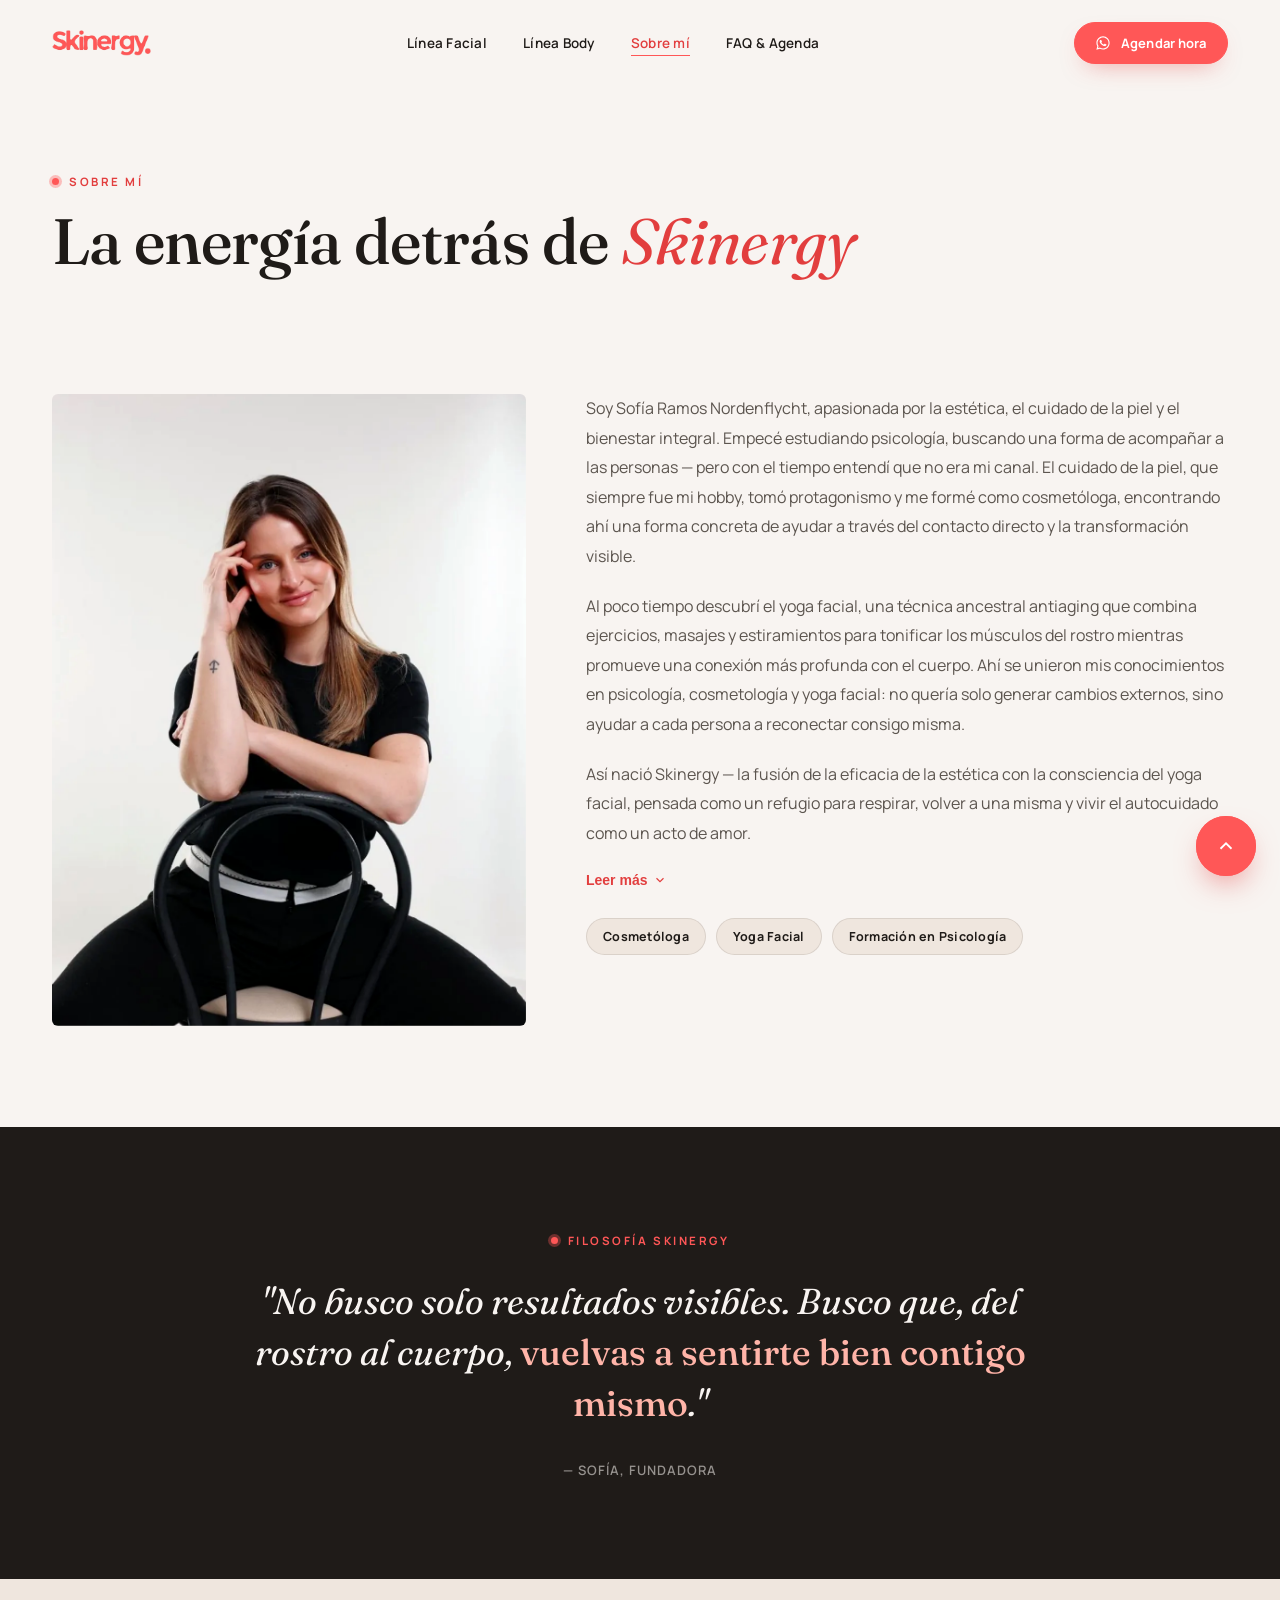
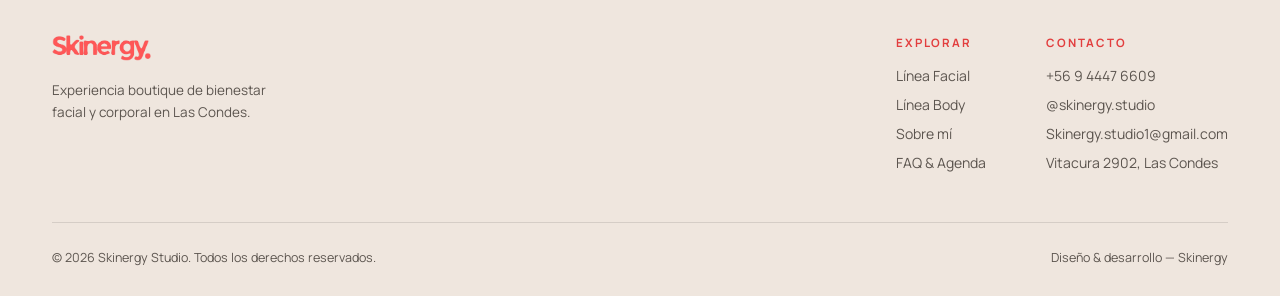
==== commit 911ee03d: "Add files via upload" ====
--- a/about.html
+++ b/about.html
@@ -18,7 +18,7 @@
 
 <header id="siteHeader">
   <div class="wrap nav-row">
-    <a href="index.html" class="logo"><img src="logo-wordmark.svg" alt="Skinergy — Energía para tu piel" width="118" height="26"></a>
+    <a href="index.html" class="logo"><img src="logo-wordmark.png" alt="Skinergy — Energía para tu piel" width="118" height="26"></a>
     <nav class="links">
       <a href="facial.html">Línea Facial</a>
       <a href="body.html">Línea Body</a>
@@ -102,7 +102,7 @@
   <div class="wrap">
     <div class="footer-top">
       <div>
-        <a href="index.html" class="logo"><img src="logo-wordmark.svg" alt="Skinergy — Energía para tu piel" width="118" height="26"></a>
+        <a href="index.html" class="logo"><img src="logo-wordmark.png" alt="Skinergy — Energía para tu piel" width="118" height="26"></a>
         <p style="margin-top:14px; max-width:240px; font-size:13.5px; color:var(--ink-soft); line-height:1.6;">Experiencia boutique de bienestar facial y corporal en Las Condes.</p>
       </div>
       <div class="footer-cols">
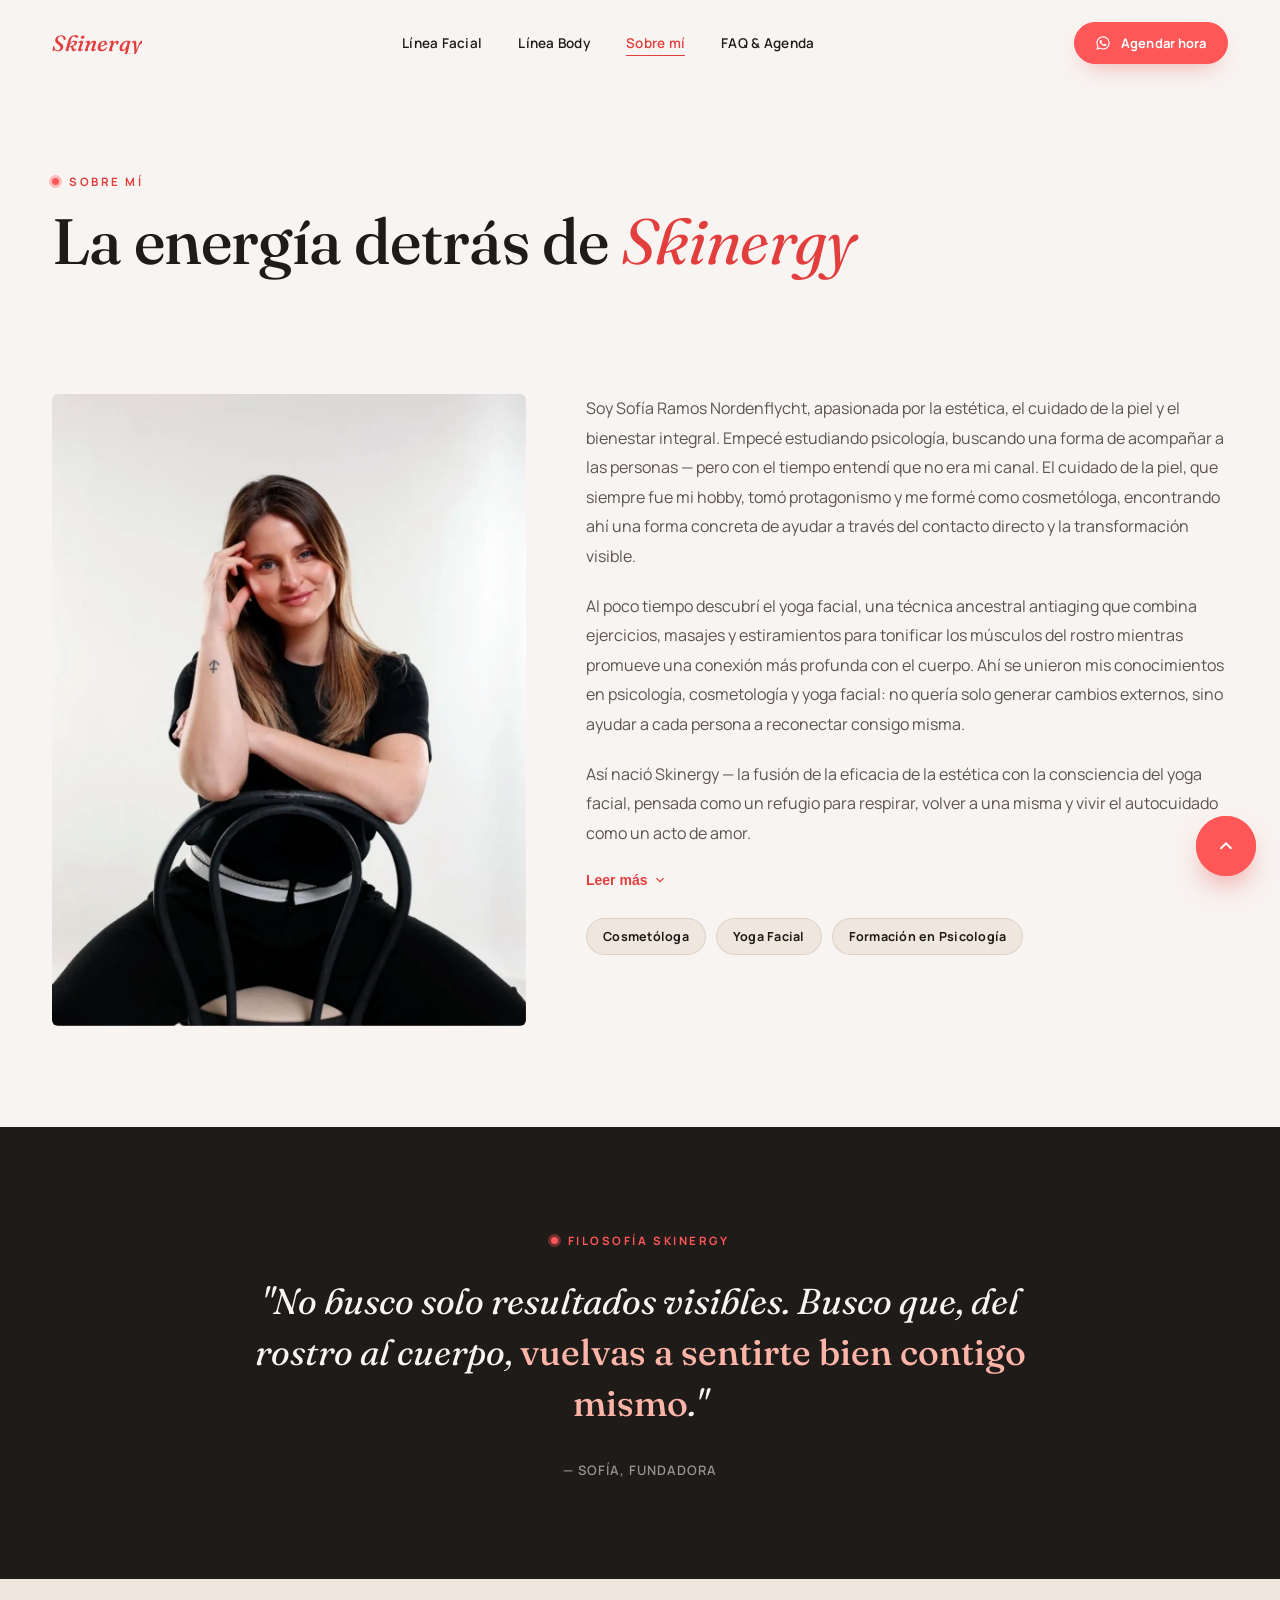
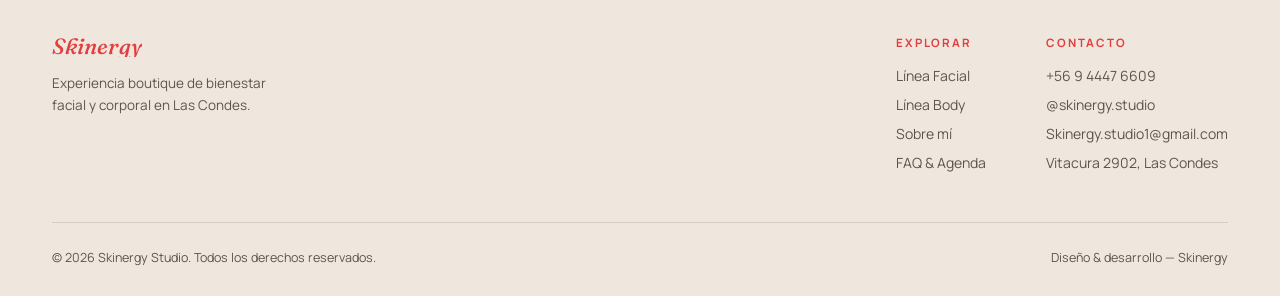
==== commit 2f1e0437: "Add files via upload" ====
--- a/about.html
+++ b/about.html
@@ -18,7 +18,7 @@
 
 <header id="siteHeader">
   <div class="wrap nav-row">
-    <a href="index.html" class="logo"><img src="logo-wordmark.png" alt="Skinergy — Energía para tu piel" width="118" height="26"></a>
+    <a href="index.html" class="logo" aria-label="Skinergy — Energía para tu piel"><span class="logo-word">Skinergy</span></a>
     <nav class="links">
       <a href="facial.html">Línea Facial</a>
       <a href="body.html">Línea Body</a>
@@ -102,7 +102,7 @@
   <div class="wrap">
     <div class="footer-top">
       <div>
-        <a href="index.html" class="logo"><img src="logo-wordmark.png" alt="Skinergy — Energía para tu piel" width="118" height="26"></a>
+        <a href="index.html" class="logo" aria-label="Skinergy — Energía para tu piel"><span class="logo-word">Skinergy</span></a>
         <p style="margin-top:14px; max-width:240px; font-size:13.5px; color:var(--ink-soft); line-height:1.6;">Experiencia boutique de bienestar facial y corporal en Las Condes.</p>
       </div>
       <div class="footer-cols">
--- a/styles.css
+++ b/styles.css
@@ -10,6 +10,14 @@
   --ring: rgba(255,87,87,0.35);
   --ease: cubic-bezier(.16,1,.3,1);
   --spring: cubic-bezier(.34,1.56,.64,1);
+
+  /* Motion tokens para componentes nuevos (nav indicator, stagger de menú).
+     El resto del sistema (--ease/--spring de arriba) ya está afinado y en
+     uso consistente en todo el archivo — no se reescribe solo para usar
+     estos nombres, sería puro churn sin cambio visible. */
+  --motion-fast:180ms;
+  --motion-normal:280ms;
+  --motion-medium:450ms;
 }
 
 *{box-sizing:border-box; margin:0; padding:0;}
@@ -139,6 +147,11 @@
   border-bottom:1px solid transparent;
   transition:background .5s var(--ease), padding .5s var(--ease), box-shadow .5s var(--ease), border-color .5s var(--ease);
   animation:header-drop 1s var(--ease) .1s both;
+  /* Header es idéntico en las 5 páginas salvo el link activo — con esto,
+     en navegadores con View Transitions (navigation:auto ya activo abajo)
+     el header no vuelve a hacer fade/scale con el resto de la página al
+     cambiar de sección, se siente como un shell persistente. */
+  view-transition-name: site-header;
 }
 @keyframes header-drop{ from{ opacity:0; transform:translate3d(0,-14px,0); } to{ opacity:1; transform:none; } }
 header.scrolled{
@@ -148,8 +161,30 @@
 }
 .nav-row{ display:flex; align-items:center; justify-content:space-between; }
 .logo{ display:inline-flex; align-items:center; }
-.logo img{ height:26px; width:auto; display:block; }
-nav.links{ display:flex; gap:36px; align-items:center; }
+.logo-word{
+  display:inline-block;
+  font-family:'Fraunces', serif;
+  font-style:italic;
+  font-weight:500;
+  font-size:22px;
+  line-height:1;
+  white-space:nowrap;
+  color:var(--coral-deep);
+}
+.logo-word .word-inner{
+  background:linear-gradient(90deg, var(--coral-deep) 0%, var(--coral-deep) 42%, var(--coral-soft) 50%, var(--coral-deep) 58%, var(--coral-deep) 100%);
+  background-size:280% 100%;
+  -webkit-background-clip:text;
+  background-clip:text;
+  -webkit-text-fill-color:transparent;
+  animation:logo-sheen 4.5s ease-in-out 1.1s infinite;
+}
+@keyframes logo-sheen{
+  0%{ background-position:200% 0; }
+  50%{ background-position:-80% 0; }
+  100%{ background-position:-80% 0; }
+}
+nav.links{ display:flex; gap:36px; align-items:center; position:relative; }
 nav.links a{
   font-size:13.5px; font-weight:600; letter-spacing:0.02em;
   position:relative; padding:4px 0;
@@ -158,8 +193,20 @@
   content:""; position:absolute; left:0; bottom:0; width:0; height:1.5px; background:var(--coral);
   transition:width .3s var(--ease);
 }
-nav.links a:hover::after, nav.links a.active::after{ width:100%; }
+nav.links a:hover::after{ width:100%; }
 nav.links a.active{ color:var(--coral-deep); }
+
+/* Barra activa: un solo elemento que se desliza entre links (JS la posiciona
+   con transform+width) en vez de que el underline de cada link aparezca y
+   desaparezca por separado. */
+.nav-indicator{
+  position:absolute; left:0; bottom:0; height:1.5px; width:0;
+  background:var(--coral-deep);
+  transform:translate3d(0,0,0);
+  transition:transform var(--motion-medium) var(--ease), width var(--motion-medium) var(--ease);
+  pointer-events:none;
+  view-transition-name: nav-indicator;
+}
 .nav-cta{ display:flex; align-items:center; gap:22px; }
 .nav-cta .btn{ padding:11px 20px; font-size:13px; }
 
@@ -194,6 +241,19 @@
 }
 .mobile-menu a.active{ color:var(--coral-deep); }
 .mobile-menu .btn{ margin:18px 32px 4px; justify-content:center; }
+
+/* Stagger corto de los items al abrir (solo al abrir — al cerrar no hay
+   transition-delay, para que el cierre se sienta instantáneo, no perezoso). */
+.mobile-menu-inner > *{
+  opacity:0; transform:translateY(-6px);
+  transition:opacity var(--motion-normal) var(--ease), transform var(--motion-normal) var(--ease);
+}
+.mobile-menu.open .mobile-menu-inner > *{ opacity:1; transform:none; }
+.mobile-menu.open .mobile-menu-inner > *:nth-child(1){ transition-delay:0ms; }
+.mobile-menu.open .mobile-menu-inner > *:nth-child(2){ transition-delay:30ms; }
+.mobile-menu.open .mobile-menu-inner > *:nth-child(3){ transition-delay:60ms; }
+.mobile-menu.open .mobile-menu-inner > *:nth-child(4){ transition-delay:90ms; }
+.mobile-menu.open .mobile-menu-inner > *:nth-child(5){ transition-delay:120ms; }
 @media(max-width:700px){
   .mobile-menu a{ padding:15px 20px; }
   .mobile-menu .btn{ margin:18px 20px 4px; }
@@ -551,6 +611,8 @@
 /* ---------- Respeto total a prefers-reduced-motion ---------- */
 @media (prefers-reduced-motion: reduce){
   .word-inner{ transition:opacity .3s linear !important; transform:none !important; filter:none !important; }
+  .logo-word .word-inner{ animation:none !important; }
   .reveal-mask{ transition:opacity .3s linear !important; transform:none !important; filter:none !important; clip-path:none !important; }
-  ::view-transition-old(root), ::view-transition-new(root){ animation:none !important; }
-}
+  ::view-transition-group(*), ::view-transition-old(*), ::view-transition-new(*){ animation:none !important; }
+  .nav-indicator{ transition:none !important; }
+}
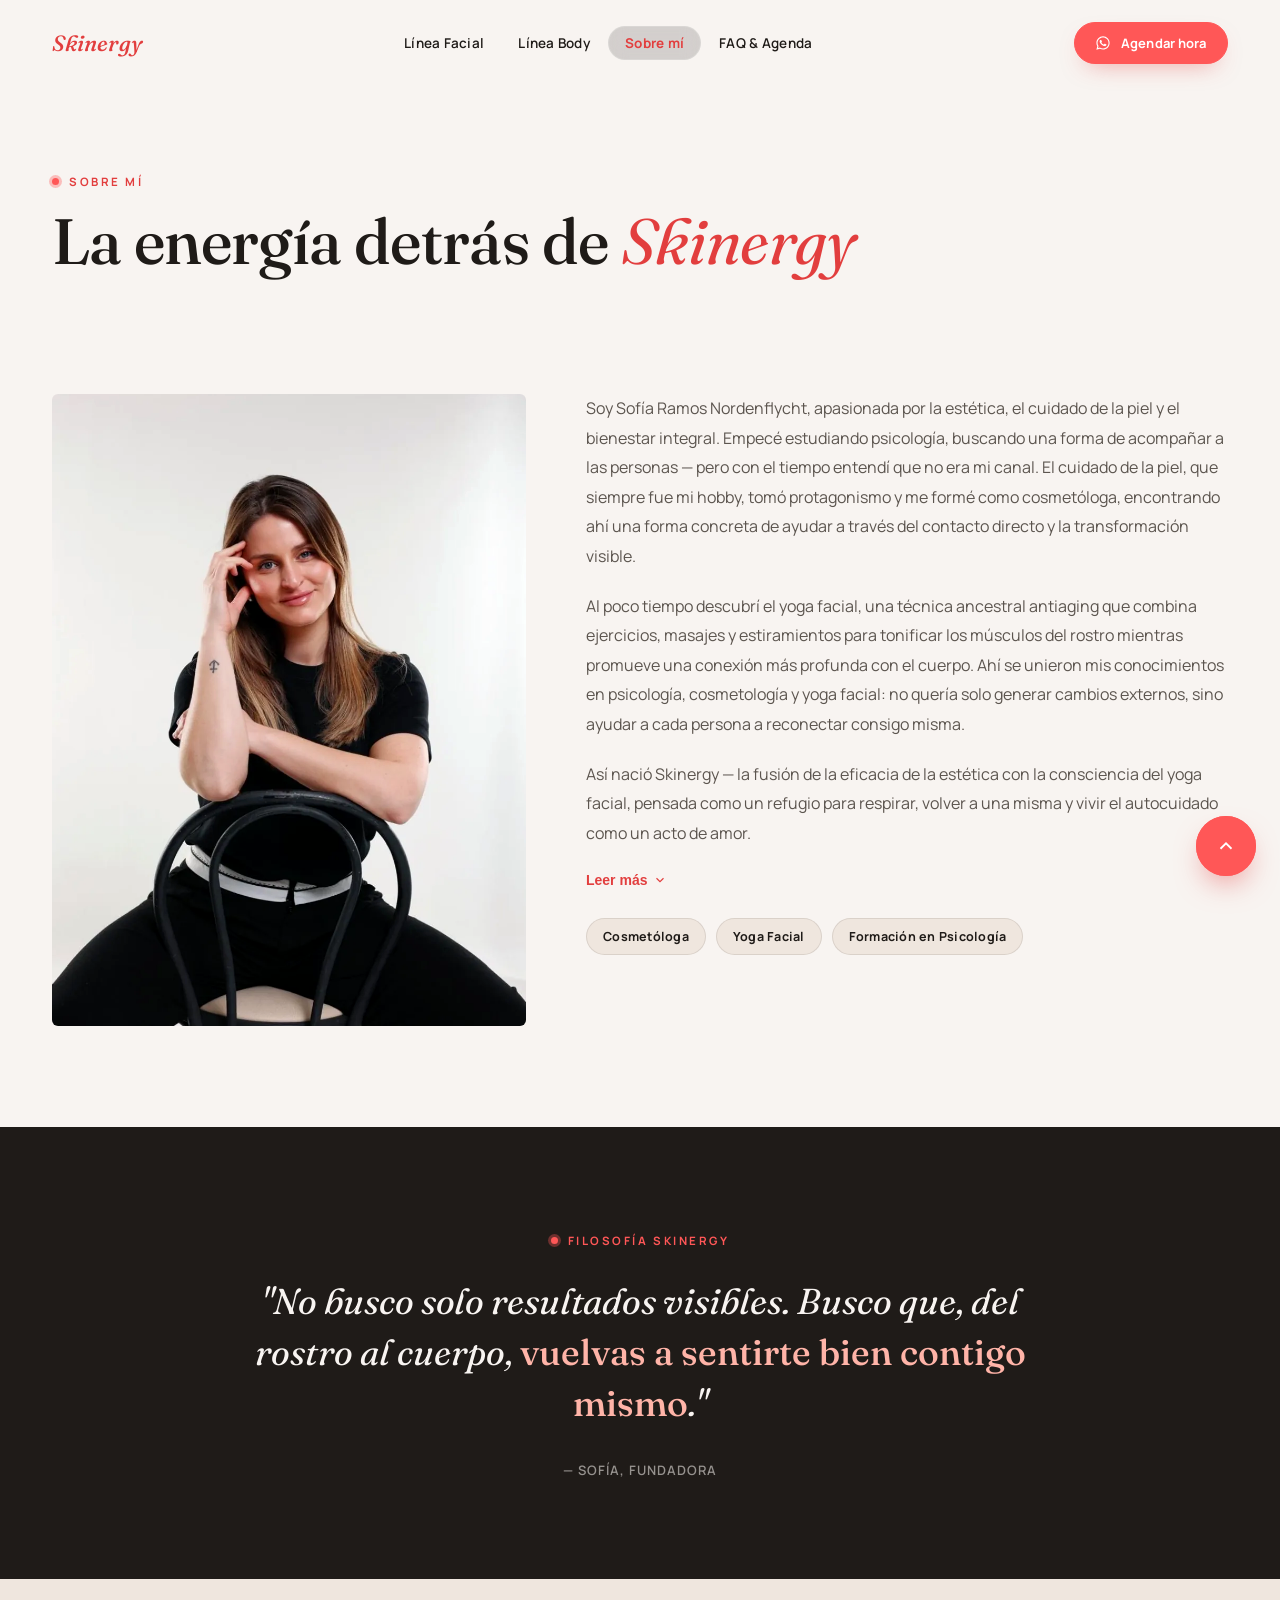
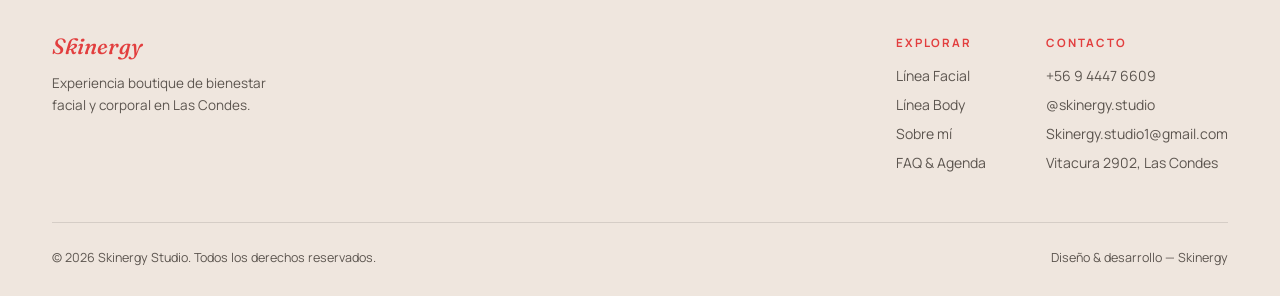
==== commit a1cb1bd2: "Add files via upload" ====
--- a/about.html
+++ b/about.html
@@ -22,7 +22,7 @@
     <nav class="links">
       <a href="facial.html">Línea Facial</a>
       <a href="body.html">Línea Body</a>
-      <a href="about.html" class="active">Sobre mí</a>
+      <a href="about.html" class="active hide-tablet">Sobre mí</a>
       <a href="faq.html">FAQ &amp; Agenda</a>
     </nav>
     <div class="nav-cta">
--- a/styles.css
+++ b/styles.css
@@ -34,10 +34,6 @@
 a{color:inherit; text-decoration:none;}
 ::selection{background:var(--coral); color:var(--white);}
 
-@media (prefers-reduced-motion: reduce){
-  *{animation-duration:0.01ms !important; animation-iteration-count:1 !important; transition-duration:0.01ms !important; scroll-behavior:auto !important;}
-}
-
 a:focus-visible, button:focus-visible{ outline:2px solid var(--coral-deep); outline-offset:3px; }
 
 .eyebrow{
@@ -72,12 +68,12 @@
 .wrap{
   max-width:1240px;
   margin:0 auto;
-  padding:0 32px;
-}
-@media(max-width:700px){ .wrap{padding:0 20px;} }
-
-.wrap-narrow{ max-width:820px; margin:0 auto; padding:0 32px; }
-@media(max-width:700px){ .wrap-narrow{padding:0 20px;} }
+  padding:0 max(32px, env(safe-area-inset-right)) 0 max(32px, env(safe-area-inset-left));
+}
+@media(max-width:700px){ .wrap{padding:0 max(20px, env(safe-area-inset-right)) 0 max(20px, env(safe-area-inset-left));} }
+
+.wrap-narrow{ max-width:820px; margin:0 auto; padding:0 max(32px, env(safe-area-inset-right)) 0 max(32px, env(safe-area-inset-left)); }
+@media(max-width:700px){ .wrap-narrow{padding:0 max(20px, env(safe-area-inset-right)) 0 max(20px, env(safe-area-inset-left));} }
 
 .btn{
   display:inline-flex;
@@ -102,7 +98,7 @@
   cursor:pointer;
   will-change:transform;
 }
-.btn:hover, .btn.tap-active{ background-size:100% 100%; border-color:var(--coral-deep); transform:translate3d(var(--mag-x,0px), calc(var(--mag-y,0px) - 2px), 0); box-shadow:0 10px 22px -10px rgba(226,62,62,.5); }
+.btn:hover, .btn.tap-active{ background-size:100% 100%; border-color:var(--coral-deep); transform:translate3d(var(--mag-x,0px), calc(var(--mag-y,0px) - 5px), 0); box-shadow:0 10px 22px -10px rgba(226,62,62,.5); }
 .btn:active{ transform:scale(.96); transition:transform .18s var(--spring); }
 .btn.ghost{
   background-color:transparent;
@@ -115,7 +111,7 @@
   box-shadow:none;
   transition:background-size .85s var(--ease), color .85s var(--ease), border-color .5s var(--ease), transform .5s var(--ease);
 }
-.btn.ghost:hover, .btn.ghost.tap-active{ background-size:100% 100%; color:var(--white); border-color:var(--ink); transform:translateY(-2px); }
+.btn.ghost:hover, .btn.ghost.tap-active{ background-size:100% 100%; color:var(--white); border-color:var(--ink); transform:translateY(-5px); }
 .btn.ghost.on-dark{
   color:var(--cream);
   border-color:rgba(248,244,241,.3);
@@ -143,6 +139,7 @@
 header{
   position:fixed; top:0; left:0; right:0; z-index:100;
   padding:22px 0;
+  padding-left:env(safe-area-inset-left); padding-right:env(safe-area-inset-right);
   background:var(--cream);
   border-bottom:1px solid transparent;
   transition:background .5s var(--ease), padding .5s var(--ease), box-shadow .5s var(--ease), border-color .5s var(--ease);
@@ -155,7 +152,7 @@
 }
 @keyframes header-drop{ from{ opacity:0; transform:translate3d(0,-14px,0); } to{ opacity:1; transform:none; } }
 header.scrolled{
-  padding:12px 0;
+  padding-top:12px; padding-bottom:12px;
   border-bottom-color:rgba(31,27,24,.08);
   box-shadow:0 1px 0 rgba(31,27,24,.06);
 }
@@ -184,29 +181,27 @@
   50%{ background-position:-80% 0; }
   100%{ background-position:-80% 0; }
 }
-nav.links{ display:flex; gap:36px; align-items:center; position:relative; }
+nav.links{ display:flex; gap:2px; align-items:center; position:relative; border-radius:100px; transition:background .4s var(--ease), padding .4s var(--ease); }
 nav.links a{
   font-size:13.5px; font-weight:600; letter-spacing:0.02em;
-  position:relative; padding:4px 0;
-}
-nav.links a::after{
-  content:""; position:absolute; left:0; bottom:0; width:0; height:1.5px; background:var(--coral);
-  transition:width .3s var(--ease);
-}
-nav.links a:hover::after{ width:100%; }
-nav.links a.active{ color:var(--coral-deep); }
-
-/* Barra activa: un solo elemento que se desliza entre links (JS la posiciona
-   con transform+width) en vez de que el underline de cada link aparezca y
-   desaparezca por separado. */
-.nav-indicator{
-  position:absolute; left:0; bottom:0; height:1.5px; width:0;
-  background:var(--coral-deep);
-  transform:translate3d(0,0,0);
-  transition:transform var(--motion-medium) var(--ease), width var(--motion-medium) var(--ease);
-  pointer-events:none;
-  view-transition-name: nav-indicator;
-}
+  position:relative; padding:7px 16px; border-radius:22px;
+  transition:background .3s var(--ease), color .3s var(--ease);
+}
+/* Burbuja liviana al pasar el mouse — nada de línea/subrayado, mismo
+   lenguaje "vidrio" que la burbuja del link activo de abajo, más sutil. */
+nav.links a:hover{ background:rgba(0,0,0,.08); }
+
+/* Burbuja de vidrio líquido para el link de la página activa — reemplaza
+   la barra deslizante anterior (quedaba como una línea delgada residual,
+   no una cápsula real). Estática, sin JS: menos superficie para que algo
+   la pise por especificidad. */
+nav.links a.active{
+  color:var(--coral-deep); font-weight:700;
+  background:rgba(0,0,0,.15);
+  backdrop-filter:blur(9px); -webkit-backdrop-filter:blur(9px);
+  border:1px solid rgba(255,255,255,.15);
+}
+nav.links a.active:hover{ background:rgba(0,0,0,.15); }
 .nav-cta{ display:flex; align-items:center; gap:22px; }
 .nav-cta .btn{ padding:11px 20px; font-size:13px; }
 
@@ -228,43 +223,105 @@
 .burger.open span:nth-child(2){ opacity:0; }
 .burger.open span:nth-child(3){ transform:translateY(-6.5px) rotate(-45deg); }
 
+/* Full-screen overlay editorial (no dropdown): cubre todo el viewport, el
+   burger en el header (z-index por encima) se transforma en X y sirve de
+   cierre — no hace falta un segundo botón. Fondo cream-warm + glow coral
+   fijo en la esquina (mismo motivo que el spotlight de quote-section /
+   contact-band) para que no se sienta un rectángulo vacío, sin depender de
+   mousemove ya que en touch no hay hover. */
 .mobile-menu{
-  max-height:0;
-  overflow:hidden;
-  transition:max-height .5s var(--ease);
-}
-.mobile-menu.open{ max-height:420px; }
-.mobile-menu-inner{ border-top:1px solid rgba(31,27,24,.1); padding:8px 0 18px; }
+  position:fixed; inset:0;
+  height:100vh; height:100svh;
+  overflow-y:auto; -webkit-overflow-scrolling:touch;
+  background:var(--cream-warm);
+  opacity:0; visibility:hidden; pointer-events:none;
+  transition:opacity .5s var(--ease), visibility 0s linear .5s;
+  z-index:1;
+  display:flex; align-items:center; justify-content:center;
+  padding:max(20px, env(safe-area-inset-top)) max(20px, env(safe-area-inset-right)) calc(24px + env(safe-area-inset-bottom)) max(20px, env(safe-area-inset-left));
+}
+.mobile-menu::before{
+  content:""; position:absolute; inset:0; pointer-events:none; z-index:-1;
+  background:radial-gradient(560px circle at 88% -8%, rgba(255,87,87,.16), transparent 62%);
+}
+.mobile-menu.open{
+  opacity:1; visibility:visible; pointer-events:auto;
+  transition:opacity .5s var(--ease);
+}
+.mobile-menu-inner{
+  display:flex; flex-direction:column; gap:10px;
+  width:100%; max-width:360px; margin:0 auto;
+  padding:0 12px;
+}
 .mobile-menu a{
-  display:block; padding:15px 32px; font-size:15px; font-weight:600; color:var(--ink);
-  border-bottom:1px solid rgba(31,27,24,.06);
-}
-.mobile-menu a.active{ color:var(--coral-deep); }
-.mobile-menu .btn{ margin:18px 32px 4px; justify-content:center; }
-
-/* Stagger corto de los items al abrir (solo al abrir — al cerrar no hay
-   transition-delay, para que el cierre se sienta instantáneo, no perezoso). */
+  display:flex; align-items:baseline; justify-content:center;
+  padding:14px 2px; font-family:'Fraunces',serif; font-size:clamp(25px,6.5vw,30px); font-weight:500;
+  line-height:1.15;
+  color:var(--ink);
+}
+.mobile-menu a.active{ color:var(--coral-deep); font-style:italic; }
+.mobile-menu .btn{
+  display:flex; justify-content:center;
+  margin:16px 2px 4px; padding:18px 26px; width:100%; font-size:15.5px;
+  box-shadow:0 16px 32px -14px rgba(226,62,62,.45);
+}
+
+/* Stagger de entrada: cada link sube con leve fade+blur (mismo lenguaje que
+   .reveal en el resto del sitio) — 60ms entre uno y el siguiente. Al cerrar
+   no hay transition-delay a propósito, para que el cierre se sienta
+   inmediato en vez de perezoso. */
 .mobile-menu-inner > *{
-  opacity:0; transform:translateY(-6px);
-  transition:opacity var(--motion-normal) var(--ease), transform var(--motion-normal) var(--ease);
-}
-.mobile-menu.open .mobile-menu-inner > *{ opacity:1; transform:none; }
+  opacity:0; filter:blur(6px); transform:translate3d(0,18px,0);
+  transition:opacity .5s var(--ease), filter .5s var(--ease), transform .5s var(--ease);
+}
+.mobile-menu.open .mobile-menu-inner > *{ opacity:1; filter:blur(0); transform:none; }
 .mobile-menu.open .mobile-menu-inner > *:nth-child(1){ transition-delay:0ms; }
-.mobile-menu.open .mobile-menu-inner > *:nth-child(2){ transition-delay:30ms; }
-.mobile-menu.open .mobile-menu-inner > *:nth-child(3){ transition-delay:60ms; }
-.mobile-menu.open .mobile-menu-inner > *:nth-child(4){ transition-delay:90ms; }
-.mobile-menu.open .mobile-menu-inner > *:nth-child(5){ transition-delay:120ms; }
-@media(max-width:700px){
-  .mobile-menu a{ padding:15px 20px; }
-  .mobile-menu .btn{ margin:18px 20px 4px; }
-}
-
-@media(min-width:861px){ .mobile-menu{ display:none; } }
-
-@media(max-width:860px){
+.mobile-menu.open .mobile-menu-inner > *:nth-child(2){ transition-delay:60ms; }
+.mobile-menu.open .mobile-menu-inner > *:nth-child(3){ transition-delay:120ms; }
+.mobile-menu.open .mobile-menu-inner > *:nth-child(4){ transition-delay:180ms; }
+.mobile-menu.open .mobile-menu-inner > *:nth-child(5){ transition-delay:240ms; }
+
+body.menu-open .fab-group{ opacity:0; pointer-events:none; transition:opacity .3s var(--ease); }
+
+@media(max-width:360px){
+  .mobile-menu-inner{ padding:0 8px; }
+}
+
+@media(min-width:768px){ .mobile-menu{ display:none; } }
+
+/* Tablet (768-1024): el nav sigue horizontal, solo se esconde el link
+   menos crítico para dejar más aire — recién colapsa a hamburguesa
+   full-screen bajo 768px. */
+@media(min-width:768px) and (max-width:1024px){
+  nav.links a.hide-tablet{ display:none; }
+}
+
+@media(max-width:767px){
   nav.links{ display:none; }
   .nav-cta .btn span.long{display:none;}
   .burger{ display:flex; }
+  .nav-row{ position:relative; z-index:2; }
+}
+
+/* ---------- Header transparente sobre hero (solo home) ----------
+   El resto de las páginas usa .page-hero (fondo cream liso, sin foto) así
+   que su header se queda opaco como siempre — este modificador solo se
+   aplica en index.html, donde el hero es una foto a pantalla completa. */
+header.on-hero{ background:transparent; border-bottom-color:transparent; }
+header.on-hero:not(.scrolled) nav.links a,
+header.on-hero:not(.scrolled) .nav-cta .btn.ghost{
+  color:var(--cream); text-shadow:0 1px 4px rgba(0,0,0,.3);
+}
+header.on-hero:not(.scrolled) nav.links{
+  background:rgba(20,16,14,.38);
+  backdrop-filter:blur(10px); -webkit-backdrop-filter:blur(10px);
+  padding:10px 24px;
+}
+header.on-hero:not(.scrolled) .burger span{ background:var(--cream); box-shadow:0 1px 3px rgba(0,0,0,.25); }
+header.on-hero:not(.scrolled) .logo-word{ filter:drop-shadow(0 1px 4px rgba(0,0,0,.3)); }
+header.on-hero.scrolled{
+  background:rgba(248,244,241,.86);
+  backdrop-filter:blur(14px); -webkit-backdrop-filter:blur(14px);
 }
 
 /* ---------- Page hero (inner pages) ---------- */
@@ -343,10 +400,16 @@
 /* ---------- Treatment cards (facial/body listings) ---------- */
 .cat-group{ margin-bottom:64px; }
 .cat-group:last-child{ margin-bottom:0; }
-.cat-group-head{ display:flex; align-items:baseline; gap:16px; margin-bottom:26px; }
-.cat-group-head .n{ font-family:'Fraunces',serif; font-style:italic; color:var(--coral); font-size:16px; }
+.cat-group-head{ display:flex; flex-wrap:wrap; align-items:baseline; gap:8px 16px; margin-bottom:26px; }
+.cat-group-head .n{ font-family:'Fraunces',serif; font-style:italic; color:var(--coral); font-size:16px; order:0; }
 .cat-group-head h3{ font-size:24px; }
-.cat-group-head .count{ font-size:12.5px; color:var(--ink-soft); margin-left:auto; }
+.cat-group-head .count{ font-size:12.5px; color:var(--ink-soft); margin-left:auto; order:2; }
+/* En angosto, el título ya no se aprieta a 3 líneas entre "01" y el contador
+   a la derecha: pasa a su propia línea completa y el contador baja debajo. */
+@media(max-width:640px){
+  .cat-group-head h3{ flex-basis:100%; order:1; font-size:21px; }
+  .cat-group-head .count{ margin-left:0; }
+}
 
 .treat-grid{ display:grid; grid-template-columns:repeat(3,1fr); gap:20px; }
 @media(max-width:940px){ .treat-grid{ grid-template-columns:repeat(2,1fr); } }
@@ -360,7 +423,7 @@
   border-radius:6px;
   padding:26px 24px;
   transform:perspective(1000px) rotateX(var(--tiltX)) rotateY(var(--tiltY)) translate3d(0,var(--lift),0);
-  transition:border-color .5s var(--ease), transform .5s var(--ease), box-shadow .5s var(--ease);
+  transition:border-color .5s var(--ease), transform .35s var(--ease), box-shadow .35s var(--ease);
   display:flex; flex-direction:column;
   will-change:transform;
 }
@@ -428,8 +491,10 @@
 .faq-item{ background:var(--white); }
 .faq-q{
   width:100%; text-align:left; padding:24px 26px; display:flex; align-items:center; justify-content:space-between;
-  gap:20px; font-family:'Fraunces',serif; font-size:18px; font-weight:500; background:none; border:none; cursor:pointer; color:var(--ink);
-}
+  gap:20px; font-family:'Fraunces',serif; font-size:18px; font-weight:500; background:var(--white); border:none; cursor:pointer; color:var(--ink);
+  transition:background .3s var(--ease);
+}
+.faq-q:hover{ background:var(--cream-warm); }
 .faq-q .plus{ width:26px; height:26px; border-radius:50%; border:1px solid rgba(31,27,24,.2); flex-shrink:0; position:relative; transition:transform .35s var(--ease), background .35s var(--ease), border-color .35s var(--ease); }
 .faq-q .plus::before, .faq-q .plus::after{ content:""; position:absolute; background:var(--ink); top:50%; left:50%; transform:translate(-50%,-50%); transition:opacity .3s var(--ease), background .3s var(--ease); }
 .faq-q .plus::before{ width:10px; height:1.5px; }
@@ -482,19 +547,21 @@
 .treat-dropdown-menu{
   position:absolute; top:calc(100% + 10px); left:0; min-width:180px;
   background:var(--white);
-  border-radius:8px; overflow:hidden;
+  border-radius:14px; overflow:hidden;
   box-shadow:0 18px 34px -14px rgba(31,27,24,.28); border:1px solid rgba(31,27,24,.08);
-  opacity:0; pointer-events:none; transform:translateY(-8px); transition:opacity .25s var(--ease), transform .25s var(--ease);
+  opacity:0; pointer-events:none; transform:translateY(-8px) scale(.96); transform-origin:top left;
+  transition:opacity .25s var(--ease), transform .25s var(--ease);
   z-index:20;
 }
-.treat-dropdown-menu.open{ opacity:1; pointer-events:auto; transform:translateY(0); }
+.treat-dropdown-menu.open{ opacity:1; pointer-events:auto; transform:translateY(0) scale(1); }
 .treat-dropdown-menu a{ display:block; padding:13px 18px; font-size:14px; font-weight:600; color:var(--ink); transition:background .2s var(--ease); }
 .treat-dropdown-menu a:hover{ background:var(--cream-warm); color:var(--coral-deep); }
 .treat-dropdown-menu a:not(:last-child){ border-bottom:1px solid rgba(31,27,24,.06); }
 
 /* ---------- Floating contact group (WhatsApp + Instagram, expandable) ---------- */
 .fab-group{
-  position:fixed; right:24px; bottom:24px; z-index:200;
+  position:fixed; z-index:200;
+  right:calc(24px + env(safe-area-inset-right)); bottom:calc(24px + env(safe-area-inset-bottom));
   display:flex; flex-direction:column; align-items:center; gap:14px;
 }
 .fab-options{ display:flex; flex-direction:column; align-items:center; gap:14px; }
@@ -530,13 +597,6 @@
 }
 .fab-group.open .fab-toggle .pulse{ animation:none; opacity:0; }
 @keyframes pulse-ring{ 0%{ transform:scale(1); opacity:.7; } 100%{ transform:scale(1.7); opacity:0; } }
-
-/* ---------- Breath ring (signature motif, used on home hero) ---------- */
-.breath-ring{ position:absolute; top:50%; left:50%; width:120%; aspect-ratio:1/1; transform:translate(-50%,-50%); pointer-events:none; z-index:2; }
-.breath-ring circle{ fill:none; stroke:var(--coral); stroke-width:1; opacity:0; transform-origin:center; animation:breathe 6s var(--ease) 2; animation-fill-mode:forwards; }
-.breath-ring circle:nth-child(2){ animation-delay:2s; }
-.breath-ring circle:nth-child(3){ animation-delay:4s; }
-@keyframes breathe{ 0%{ r:60; opacity:0; } 12%{ opacity:.55; } 60%{ opacity:0; } 100%{ r:220; opacity:0; } }
 
 /* ============================================================
    PREMIUM MOTION SYSTEM
@@ -592,10 +652,6 @@
   filter:blur(0);
   opacity:1;
 }
-/* El hero (LCP) no debe demorar su primer paint: revela casi de inmediato */
-.hero-photo-frame .reveal-mask,
-.hero-visual .reveal-mask{ transition-duration:.85s, .95s, .65s, .35s; }
-
 /* ---------- Cursor: se usa el cursor normal del sistema (sin cursor personalizado) ---------- */
 
 /* ---------- Spotlight en secciones oscuras ---------- */
@@ -608,11 +664,3 @@
 .quote-section:hover::before, .contact-band:hover::before{ opacity:1; }
 .quote-section .wrap, .contact-band .wrap{ position:relative; z-index:1; }
 
-/* ---------- Respeto total a prefers-reduced-motion ---------- */
-@media (prefers-reduced-motion: reduce){
-  .word-inner{ transition:opacity .3s linear !important; transform:none !important; filter:none !important; }
-  .logo-word .word-inner{ animation:none !important; }
-  .reveal-mask{ transition:opacity .3s linear !important; transform:none !important; filter:none !important; clip-path:none !important; }
-  ::view-transition-group(*), ::view-transition-old(*), ::view-transition-new(*){ animation:none !important; }
-  .nav-indicator{ transition:none !important; }
-}
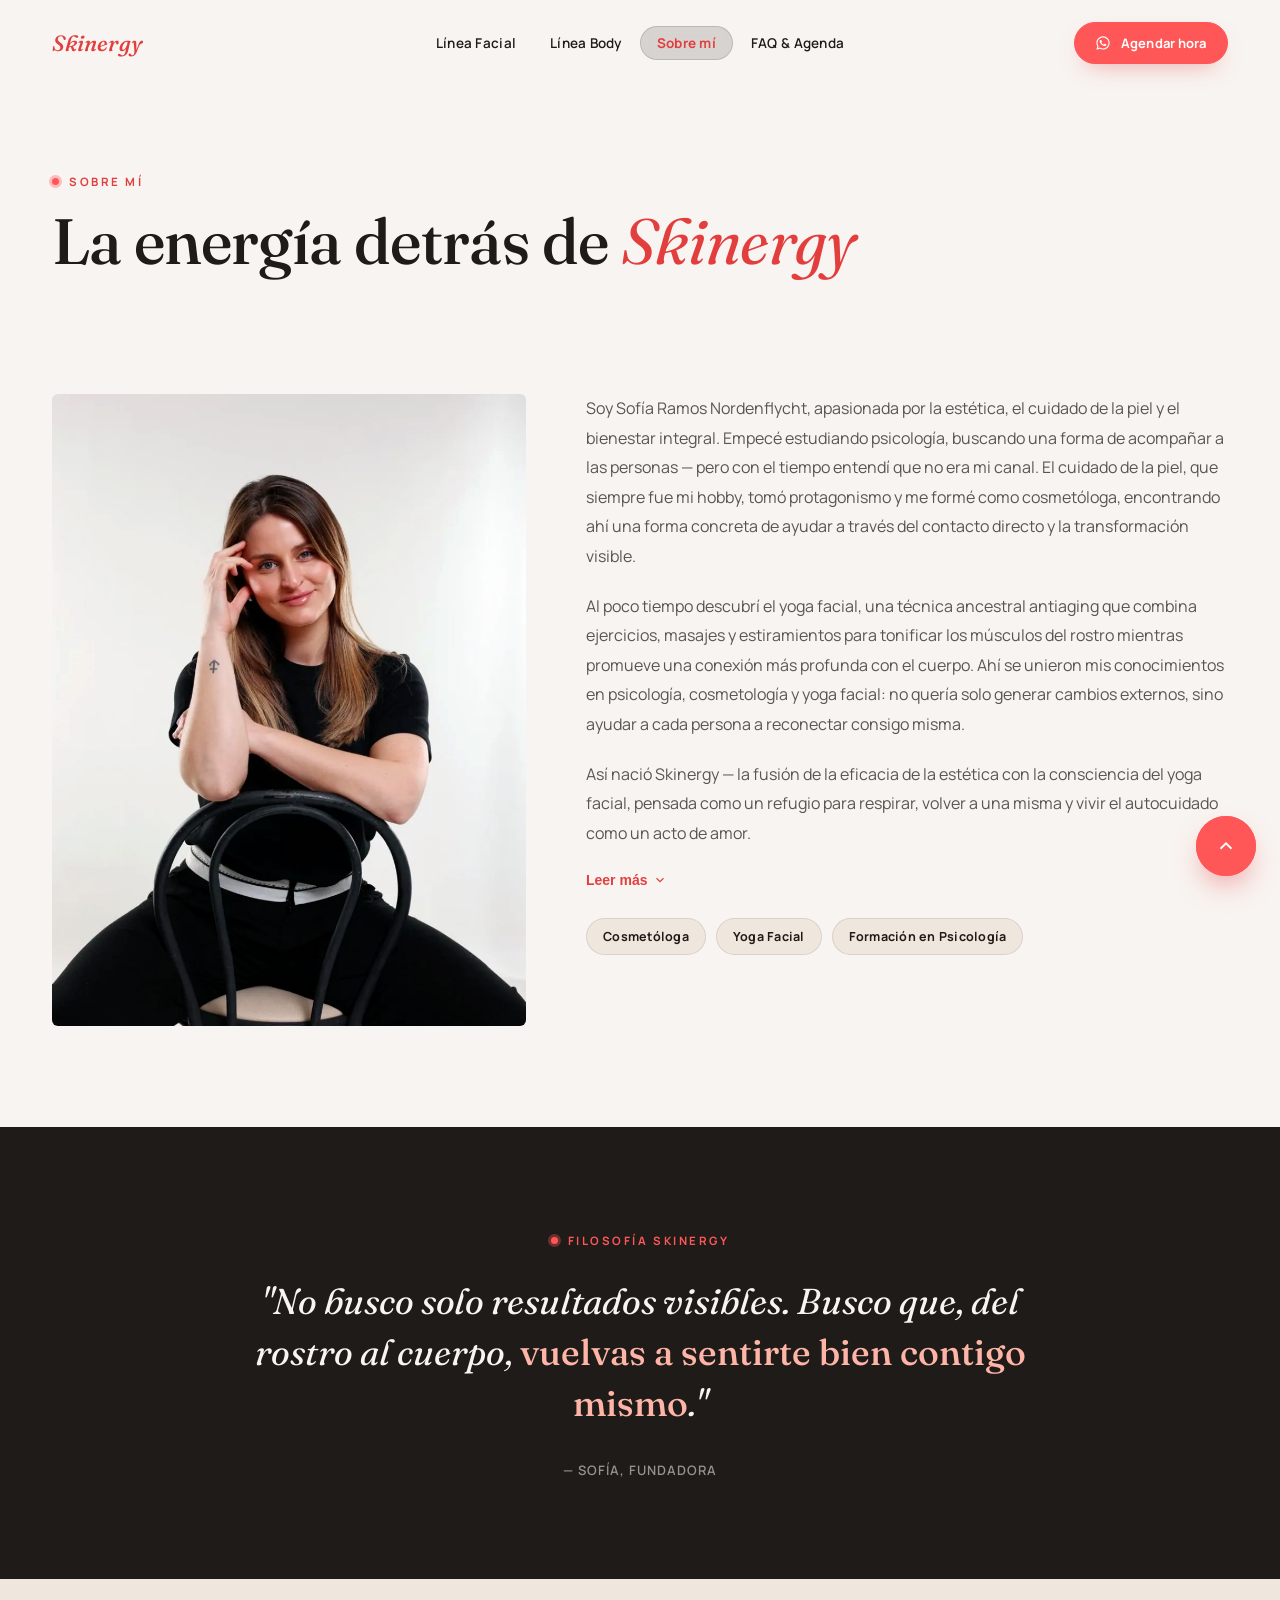
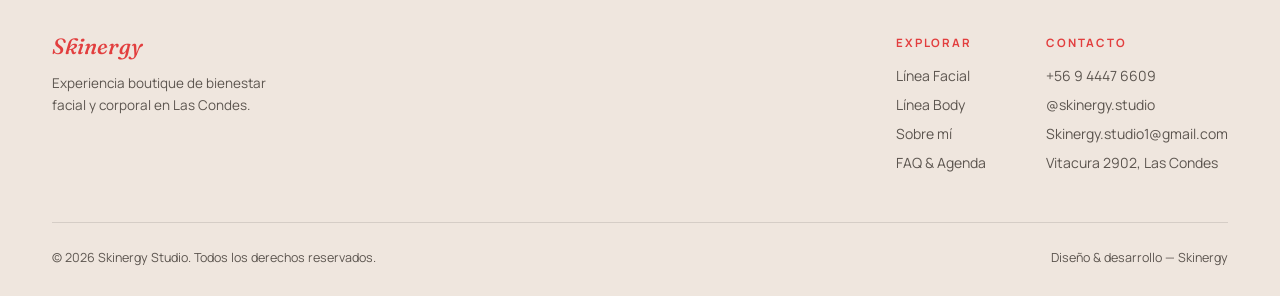
==== commit 0e199df8: "Add files via upload" ====
--- a/about.html
+++ b/about.html
@@ -5,6 +5,42 @@
 <meta name="viewport" content="width=device-width, initial-scale=1.0, maximum-scale=1">
 <title>Sobre mí — Skinergy</title>
 <meta name="description" content="Conoce a Sofía, fundadora de Skinergy, estudio boutique de bienestar facial y corporal en Las Condes.">
+<link rel="canonical" href="https://skinergy.studio/about.html">
+<meta property="og:type" content="website">
+<meta property="og:site_name" content="Skinergy">
+<meta property="og:locale" content="es_CL">
+<meta property="og:url" content="https://skinergy.studio/about.html">
+<meta property="og:title" content="Sobre mí — Skinergy">
+<meta property="og:description" content="Conoce a Sofía, fundadora de Skinergy, estudio boutique de bienestar facial y corporal en Las Condes.">
+<meta property="og:image" content="https://skinergy.studio/about-sofia.jpg">
+<meta name="twitter:card" content="summary_large_image">
+<meta name="twitter:title" content="Sobre mí — Skinergy">
+<meta name="twitter:description" content="Conoce a Sofía, fundadora de Skinergy, estudio boutique de bienestar facial y corporal en Las Condes.">
+<meta name="twitter:image" content="https://skinergy.studio/about-sofia.jpg">
+<script type="application/ld+json">
+{
+  "@context": "https://schema.org",
+  "@type": "DaySpa",
+  "name": "Skinergy — Energía para tu piel",
+  "image": "https://skinergy.studio/hero-horizontal.jpg",
+  "url": "https://skinergy.studio/",
+  "telephone": "+56944476609",
+  "priceRange": "$$",
+  "address": {
+    "@type": "PostalAddress",
+    "streetAddress": "Av. Vitacura 2902",
+    "addressLocality": "Las Condes",
+    "addressRegion": "Región Metropolitana",
+    "addressCountry": "CL"
+  },
+  "geo": {
+    "@type": "GeoCoordinates",
+    "latitude": -33.4123653,
+    "longitude": -70.6027542
+  },
+  "sameAs": ["https://www.instagram.com/skinergy.studio/"]
+}
+</script>
 <link rel="preconnect" href="https://fonts.googleapis.com">
 <link rel="preconnect" href="https://fonts.gstatic.com" crossorigin>
 <link href="https://fonts.googleapis.com/css2?family=Fraunces:ital,opsz,wght@0,9..144,500;1,9..144,400&family=Manrope:wght@400;500;600;700&display=swap" rel="stylesheet">
--- a/styles.css
+++ b/styles.css
@@ -10,18 +10,42 @@
   --ring: rgba(255,87,87,0.35);
   --ease: cubic-bezier(.16,1,.3,1);
   --spring: cubic-bezier(.34,1.56,.64,1);
-
-  /* Motion tokens para componentes nuevos (nav indicator, stagger de menú).
-     El resto del sistema (--ease/--spring de arriba) ya está afinado y en
-     uso consistente en todo el archivo — no se reescribe solo para usar
-     estos nombres, sería puro churn sin cambio visible. */
-  --motion-fast:180ms;
-  --motion-normal:280ms;
-  --motion-medium:450ms;
+  --ease-in-out: cubic-bezier(.77,0,.175,1);
+  /* RGB (sin rgb()/sin alpha) del tono "línea" — bordes, divisores y
+     sombras sutiles que hoy están hardcodeados como rgba(var(--line-rgb),X) en
+     todo el archivo. Se agrupan en una sola variable para que el modo
+     oscuro los invierta todos de una vez (tinte oscuro sobre fondo claro →
+     tinte claro sobre fondo oscuro) sin tener que tocar cada rgba() suelto. */
+  --line-rgb: 31,27,24;
+
+  /* Escala de duración con 5 niveles — todo transition:/animation: del
+     archivo usa uno de estos, nunca un valor suelto. Los ~20 valores
+     sueltos que había antes (.3s, .35s, .4s, .45s, .5s, .55s, .6s...) eran
+     el mismo puñado de intenciones escritas a mano de formas ligeramente
+     distintas; consolidarlos en 5 niveles con nombre es lo que evita que seguir
+     sumando componentes vuelva a dispersar los tiempos. */
+  --motion-micro:140ms;      /* press/active feedback */
+  --motion-fast:220ms;       /* hover de color, iconos pequeños */
+  --motion-normal:320ms;     /* nav, chips, acordeón */
+  --motion-smooth:480ms;     /* cards, dropdowns, menú móvil */
+  --motion-cinematic:720ms;  /* reveals de texto/sección al hacer scroll */
+  --motion-cinematic-lg:1080ms; /* reveal de imagen grande (clip-path+scale+blur) */
+
+  /* Distancias/escalas para reveals — mismo principio: nombradas, no sueltas. */
+  --dist-xs:6px;
+  --dist-sm:14px;
+  --dist-md:24px;
+  --dist-lg:36px;
+  --scale-press:.97;
+  --scale-enter:.96;
 }
 
 *{box-sizing:border-box; margin:0; padding:0;}
 html{scroll-behavior:smooth;}
+body, header, footer, .btn, .treat-card, .cat, .testi, .body-row, .faq-item, .faq-q,
+.price-table, .price-table tbody tr, .cert-pill, .mobile-menu, nav.links a, .line-card{
+  transition:background-color var(--motion-normal) var(--ease), color var(--motion-normal) var(--ease), border-color var(--motion-normal) var(--ease);
+}
 body{
   background:var(--cream);
   color:var(--ink);
@@ -93,13 +117,13 @@
   background-position:0 0;
   background-size:0% 100%;
   transform:translate3d(var(--mag-x,0px), var(--mag-y,0px), 0);
-  transition:background-size .85s var(--ease), border-color .5s var(--ease), transform .5s var(--spring), box-shadow .5s var(--ease), color .85s var(--ease);
+  transition:background-size var(--motion-cinematic) var(--ease), border-color var(--motion-smooth) var(--ease), transform var(--motion-smooth) var(--spring), box-shadow var(--motion-smooth) var(--ease), color var(--motion-cinematic) var(--ease);
   box-shadow:0 10px 24px -12px rgba(226,62,62,.55);
   cursor:pointer;
   will-change:transform;
 }
 .btn:hover, .btn.tap-active{ background-size:100% 100%; border-color:var(--coral-deep); transform:translate3d(var(--mag-x,0px), calc(var(--mag-y,0px) - 5px), 0); box-shadow:0 10px 22px -10px rgba(226,62,62,.5); }
-.btn:active{ transform:scale(.96); transition:transform .18s var(--spring); }
+.btn:active{ transform:scale(.96); transition:transform var(--motion-micro) var(--spring); }
 .btn.ghost{
   background-color:transparent;
   background-image:linear-gradient(var(--ink), var(--ink));
@@ -107,9 +131,9 @@
   background-position:0 0;
   background-size:0% 100%;
   color:var(--ink);
-  border:1px solid rgba(31,27,24,.25);
+  border:1px solid rgba(var(--line-rgb),.25);
   box-shadow:none;
-  transition:background-size .85s var(--ease), color .85s var(--ease), border-color .5s var(--ease), transform .5s var(--ease);
+  transition:background-size var(--motion-cinematic) var(--ease), color var(--motion-cinematic) var(--ease), border-color var(--motion-smooth) var(--ease), transform var(--motion-smooth) var(--ease);
 }
 .btn.ghost:hover, .btn.ghost.tap-active{ background-size:100% 100%; color:var(--white); border-color:var(--ink); transform:translateY(-5px); }
 .btn.ghost.on-dark{
@@ -118,7 +142,7 @@
   background-image:linear-gradient(var(--cream), var(--cream));
 }
 .btn.ghost.on-dark:hover, .btn.ghost.on-dark.tap-active{ background-size:100% 100%; color:var(--ink); border-color:var(--cream); }
-.btn svg{width:16px; height:16px; flex-shrink:0; position:relative; z-index:1; transition:transform .5s var(--ease);}
+.btn svg{width:16px; height:16px; flex-shrink:0; position:relative; z-index:1; transition:transform var(--motion-smooth) var(--ease);}
 .btn:hover svg, .btn.tap-active svg{ transform:translateX(3px); }
 
 /* On dark sections (quote-section, contact-band) the fill must go light, not ink —
@@ -142,8 +166,8 @@
   padding-left:env(safe-area-inset-left); padding-right:env(safe-area-inset-right);
   background:var(--cream);
   border-bottom:1px solid transparent;
-  transition:background .5s var(--ease), padding .5s var(--ease), box-shadow .5s var(--ease), border-color .5s var(--ease);
-  animation:header-drop 1s var(--ease) .1s both;
+  transition:background var(--motion-smooth) var(--ease), padding var(--motion-smooth) var(--ease), box-shadow var(--motion-smooth) var(--ease), border-color var(--motion-smooth) var(--ease);
+  animation:header-drop var(--motion-cinematic) var(--ease) .1s both;
   /* Header es idéntico en las 5 páginas salvo el link activo — con esto,
      en navegadores con View Transitions (navigation:auto ya activo abajo)
      el header no vuelve a hacer fade/scale con el resto de la página al
@@ -153,11 +177,23 @@
 @keyframes header-drop{ from{ opacity:0; transform:translate3d(0,-14px,0); } to{ opacity:1; transform:none; } }
 header.scrolled{
   padding-top:12px; padding-bottom:12px;
-  border-bottom-color:rgba(31,27,24,.08);
-  box-shadow:0 1px 0 rgba(31,27,24,.06);
-}
-.nav-row{ display:flex; align-items:center; justify-content:space-between; }
-.logo{ display:inline-flex; align-items:center; }
+  border-bottom-color:rgba(var(--line-rgb),.08);
+  box-shadow:0 1px 0 rgba(var(--line-rgb),.06);
+}
+/* Grid, no flex+space-between: con space-between el centro se ubica según
+   el espacio libre entre logo y nav-cta, que casi nunca pesan lo mismo
+   (el botón "Agendar hora" + burger es más ancho que el logo), así que la
+   cápsula de links quedaba corrida hacia un lado. Con 1fr auto 1fr las dos
+   columnas laterales siempre pesan igual, y la columna central (ancho de
+   su contenido) queda centrada de verdad en el ancho total del nav. */
+.nav-row{ display:grid; grid-template-columns:1fr auto 1fr; align-items:center; }
+/* grid-column explícito en los 3 — sin esto, en mobile nav.links pasa a
+   display:none y el auto-placement de Grid corre a .nav-cta a la columna
+   del medio (el hueco que deja el link oculto), en vez de quedarse en la
+   derecha: quedaba pegado al centro con un espacio vacío hasta el borde. */
+.logo{ display:inline-flex; align-items:center; grid-column:1; justify-self:start; }
+nav.links{ grid-column:2; justify-self:center; }
+.nav-cta{ grid-column:3; justify-self:end; }
 .logo-word{
   display:inline-block;
   font-family:'Fraunces', serif;
@@ -181,15 +217,15 @@
   50%{ background-position:-80% 0; }
   100%{ background-position:-80% 0; }
 }
-nav.links{ display:flex; gap:2px; align-items:center; position:relative; border-radius:100px; transition:background .4s var(--ease), padding .4s var(--ease); }
+nav.links{ display:flex; gap:2px; align-items:center; position:relative; border-radius:100px; transition:background var(--motion-normal) var(--ease), padding var(--motion-normal) var(--ease); }
 nav.links a{
   font-size:13.5px; font-weight:600; letter-spacing:0.02em;
   position:relative; padding:7px 16px; border-radius:22px;
-  transition:background .3s var(--ease), color .3s var(--ease);
+  transition:background var(--motion-normal) var(--ease), color var(--motion-normal) var(--ease);
 }
 /* Burbuja liviana al pasar el mouse — nada de línea/subrayado, mismo
    lenguaje "vidrio" que la burbuja del link activo de abajo, más sutil. */
-nav.links a:hover{ background:rgba(0,0,0,.08); }
+@media (hover:hover) and (pointer:fine){ nav.links a:hover{ background:rgba(var(--line-rgb),.08); } }
 
 /* Burbuja de vidrio líquido para el link de la página activa — reemplaza
    la barra deslizante anterior (quedaba como una línea delgada residual,
@@ -197,11 +233,11 @@
    la pise por especificidad. */
 nav.links a.active{
   color:var(--coral-deep); font-weight:700;
-  background:rgba(0,0,0,.15);
+  background:rgba(var(--line-rgb),.15);
   backdrop-filter:blur(9px); -webkit-backdrop-filter:blur(9px);
-  border:1px solid rgba(255,255,255,.15);
-}
-nav.links a.active:hover{ background:rgba(0,0,0,.15); }
+  border:1px solid rgba(var(--line-rgb),.15);
+}
+@media (hover:hover) and (pointer:fine){ nav.links a.active:hover{ background:rgba(var(--line-rgb),.15); } }
 .nav-cta{ display:flex; align-items:center; gap:22px; }
 .nav-cta .btn{ padding:11px 20px; font-size:13px; }
 
@@ -217,7 +253,7 @@
 }
 .burger span{
   display:block; width:22px; height:1.5px; background:var(--ink);
-  transition:transform .45s var(--ease), opacity .3s var(--ease);
+  transition:transform var(--motion-smooth) var(--ease), opacity var(--motion-normal) var(--ease);
 }
 .burger.open span:nth-child(1){ transform:translateY(6.5px) rotate(45deg); }
 .burger.open span:nth-child(2){ opacity:0; }
@@ -235,7 +271,7 @@
   overflow-y:auto; -webkit-overflow-scrolling:touch;
   background:var(--cream-warm);
   opacity:0; visibility:hidden; pointer-events:none;
-  transition:opacity .5s var(--ease), visibility 0s linear .5s;
+  transition:opacity var(--motion-smooth) var(--ease), visibility 0s linear .5s, background-color var(--motion-normal) var(--ease);
   z-index:1;
   display:flex; align-items:center; justify-content:center;
   padding:max(20px, env(safe-area-inset-top)) max(20px, env(safe-area-inset-right)) calc(24px + env(safe-area-inset-bottom)) max(20px, env(safe-area-inset-left));
@@ -246,7 +282,7 @@
 }
 .mobile-menu.open{
   opacity:1; visibility:visible; pointer-events:auto;
-  transition:opacity .5s var(--ease);
+  transition:opacity var(--motion-smooth) var(--ease);
 }
 .mobile-menu-inner{
   display:flex; flex-direction:column; gap:10px;
@@ -272,7 +308,7 @@
    inmediato en vez de perezoso. */
 .mobile-menu-inner > *{
   opacity:0; filter:blur(6px); transform:translate3d(0,18px,0);
-  transition:opacity .5s var(--ease), filter .5s var(--ease), transform .5s var(--ease);
+  transition:opacity var(--motion-smooth) var(--ease), filter var(--motion-smooth) var(--ease), transform var(--motion-smooth) var(--ease);
 }
 .mobile-menu.open .mobile-menu-inner > *{ opacity:1; filter:blur(0); transform:none; }
 .mobile-menu.open .mobile-menu-inner > *:nth-child(1){ transition-delay:0ms; }
@@ -281,7 +317,7 @@
 .mobile-menu.open .mobile-menu-inner > *:nth-child(4){ transition-delay:180ms; }
 .mobile-menu.open .mobile-menu-inner > *:nth-child(5){ transition-delay:240ms; }
 
-body.menu-open .fab-group{ opacity:0; pointer-events:none; transition:opacity .3s var(--ease); }
+body.menu-open .fab-group{ opacity:0; pointer-events:none; transition:opacity var(--motion-normal) var(--ease); }
 
 @media(max-width:360px){
   .mobile-menu-inner{ padding:0 8px; }
@@ -336,8 +372,8 @@
 
 /* ---------- Strip marquee ---------- */
 .strip{
-  border-top:1px solid rgba(31,27,24,.12);
-  border-bottom:1px solid rgba(31,27,24,.12);
+  border-top:1px solid rgba(var(--line-rgb),.12);
+  border-bottom:1px solid rgba(var(--line-rgb),.12);
   overflow:hidden;
   padding:16px 0;
   background:var(--cream-warm);
@@ -357,7 +393,7 @@
   display:flex; align-items:center; gap:56px;
 }
 .strip-track span::after{ content:"—"; color:var(--coral); font-style:normal; }
-.strip:hover .strip-track{ animation-play-state:paused; }
+@media (hover:hover) and (pointer:fine){ .strip:hover .strip-track{ animation-play-state:paused; } }
 @keyframes scroll-left{ from{transform:translateX(0);} to{transform:translateX(-50%);} }
 
 /* ---------- Section shell ---------- */
@@ -370,15 +406,40 @@
   opacity:0;
   filter:blur(4px);
   transform:translate3d(0,18px,0);
-  transition:opacity .7s var(--ease), filter .8s var(--ease), transform .7s var(--ease);
+  transition:opacity var(--motion-cinematic) var(--ease), filter var(--motion-cinematic) var(--ease), transform var(--motion-cinematic) var(--ease);
   will-change:opacity, filter, transform;
 }
 .reveal.in, .load-reveal.in{ opacity:1; filter:blur(0); transform:none; }
+/* Bug real, no cosmético: .treat-card/.cat/.testi/.body-row traen su propio
+   transform en reposo (perspective+rotateX/Y+translate3d para el tilt 3D al
+   mousemove, en initCardTilt()). ".reveal.in{transform:none}" de arriba es
+   más específico que ese selector de una sola clase, así que le ganaba
+   siempre — el tilt seguía calculándose en JS (--tiltX/--tiltY sí
+   cambiaban) pero nunca se veía: el "transform:none" del reveal lo pisaba
+   apenas la card terminaba de entrar, que es prácticamente siempre antes de
+   que alguien la toque con el mouse. Sin esto, la card 3D tilt de la que
+   habla el DESIGN.md llevaba rota desde que existe el sistema de reveal. */
+.treat-card.reveal.in, .cat.reveal.in, .testi.reveal.in{
+  transform:perspective(1000px) rotateX(var(--tiltX,0deg)) rotateY(var(--tiltY,0deg)) translate3d(0,var(--lift,0px),0);
+}
+.body-row.reveal.in{
+  transform:perspective(1200px) rotateX(var(--tiltX,0deg)) rotateY(var(--tiltY,0deg)) translate3d(0,var(--lift,0px),0);
+}
 
 .reveal-rand{
   transform:translate3d(0,14px,0) scale(.98) rotate(var(--rot, 0deg));
 }
 .reveal-rand.in{ transform:none; }
+
+/* Filas alternadas (facial/body de a dos columnas foto+texto): en vez del
+   mismo fade-hacia-arriba de todo lo demás, la fila entra desde su propio
+   lado — izquierda en las filas impares, derecha en las pares — así el
+   desplazamiento horizontal refuerza el zig-zag que el layout ya dibuja.
+   El :not(.in) le gana en especificidad a ".reveal.in" sin depender del
+   orden en el archivo, así el estado final queda limpio cuando se agrega
+   la clase "in". */
+.reveal.reveal-row:not(.in){ transform:translate3d(calc(var(--dist-lg) * -1),0,0); filter:blur(3px); }
+.reveal.reveal-row:nth-child(even):not(.in){ transform:translate3d(var(--dist-lg),0,0); }
 
 /* ---------- Quote / philosophy section ---------- */
 .quote-section{ background:var(--ink); color:var(--cream); }
@@ -419,25 +480,25 @@
   --tiltX:0deg; --tiltY:0deg; --lift:0px; --mx:50%; --my:50%;
   position:relative;
   background:var(--white);
-  border:1px solid rgba(31,27,24,.08);
+  border:1px solid rgba(var(--line-rgb),.08);
   border-radius:6px;
   padding:26px 24px;
   transform:perspective(1000px) rotateX(var(--tiltX)) rotateY(var(--tiltY)) translate3d(0,var(--lift),0);
-  transition:border-color .5s var(--ease), transform .35s var(--ease), box-shadow .35s var(--ease);
+  transition:border-color var(--motion-smooth) var(--ease), transform var(--motion-normal) var(--ease), box-shadow var(--motion-normal) var(--ease), background-color var(--motion-normal) var(--ease);
   display:flex; flex-direction:column;
   will-change:transform;
 }
-.treat-card:hover{ border-color:var(--coral); box-shadow:0 22px 40px -20px rgba(31,27,24,.28); }
+@media (hover:hover) and (pointer:fine){ .treat-card:hover{ border-color:var(--coral); box-shadow:0 22px 40px -20px rgba(var(--line-rgb),.28); } }
 .treat-card::after{
   content:""; position:absolute; inset:0; border-radius:inherit; pointer-events:none;
   background:radial-gradient(220px circle at var(--mx) var(--my), rgba(255,87,87,.10), transparent 70%);
-  opacity:0; transition:opacity .4s var(--ease);
-}
-.treat-card:hover::after{ opacity:1; }
+  opacity:0; transition:opacity var(--motion-normal) var(--ease);
+}
+@media (hover:hover) and (pointer:fine){ .treat-card:hover::after{ opacity:1; } }
 .treat-card .photo{ margin:-26px -24px 20px; aspect-ratio:3/4; overflow:hidden; border-radius:6px 6px 0 0; }
-.treat-card .photo img{ width:100%; height:100%; object-fit:cover; filter:grayscale(1) contrast(1.05); transition:transform 1.1s var(--ease), filter 1.1s var(--ease); }
+.treat-card .photo img{ width:100%; height:100%; object-fit:cover; filter:grayscale(1) contrast(1.05); transition:transform var(--motion-cinematic-lg) var(--ease), filter var(--motion-cinematic-lg) var(--ease); }
 main img{ opacity:1; }
-.treat-card:hover .photo img{ transform:scale(1.06); filter:grayscale(0) contrast(1.02) saturate(1.05); }
+@media (hover:hover) and (pointer:fine){ .treat-card:hover .photo img{ transform:scale(1.06); filter:grayscale(0) contrast(1.02) saturate(1.05); } }
 .treat-card .price-row{ display:flex; align-items:baseline; gap:8px; margin-bottom:2px; }
 .treat-card .price{ font-family:'Fraunces',serif; font-size:21px; color:var(--coral-deep); font-weight:500; }
 .treat-card .duration{ font-size:11.5px; color:var(--ink-soft); font-weight:700; letter-spacing:.03em; text-transform:uppercase; }
@@ -447,14 +508,14 @@
 .treat-card ul{ list-style:none; margin:14px 0 0; padding:0; display:flex; flex-direction:column; gap:7px; }
 .treat-card ul li{ font-size:12.5px; color:var(--ink-soft); padding-left:16px; position:relative; line-height:1.4; }
 .treat-card ul li::before{ content:""; position:absolute; left:0; top:6px; width:5px; height:5px; border-radius:50%; background:var(--coral); }
-.treat-card .ideal{ font-size:12px; font-style:italic; color:var(--ink-soft); border-top:1px solid rgba(31,27,24,.08); padding-top:12px; margin-top:16px; }
+.treat-card .ideal{ font-size:12px; font-style:italic; color:var(--ink-soft); border-top:1px solid rgba(var(--line-rgb),.08); padding-top:12px; margin-top:16px; }
 .treat-card .ideal b{ font-style:normal; color:var(--ink); font-weight:700; }
 
 /* ---------- Big feature block (Deep Renewal / big program) ---------- */
 .feature-block{
   display:grid; grid-template-columns:0.9fr 1.1fr; gap:56px; align-items:center;
   background:var(--white);
-  border-radius:8px; padding:52px; border:1px solid rgba(31,27,24,.08);
+  border-radius:8px; padding:52px; border:1px solid rgba(var(--line-rgb),.08);
 }
 @media(max-width:900px){ .feature-block{ grid-template-columns:1fr; padding:32px 24px; gap:32px; } }
 .feature-block h3{ font-size:clamp(26px,3.4vw,36px); margin-bottom:16px; }
@@ -481,35 +542,35 @@
   display:flex; align-items:center; justify-content:center; flex-shrink:0;
 }
 .info-row .ico svg{ width:16px; height:16px; stroke:var(--coral); }
-.info-row a:hover{ color:var(--coral-soft); }
+@media (hover:hover) and (pointer:fine){ .info-row a:hover{ color:var(--coral-soft); } }
 .map-frame{ position:relative; border-radius:6px; overflow:hidden; aspect-ratio:4/3.4; }
 .map-frame img{ width:100%; height:100%; object-fit:cover; filter:grayscale(1) contrast(1.1) brightness(.9); }
 .map-frame iframe{ display:block; width:100%; height:100%; }
 
 /* ---------- FAQ accordion ---------- */
-.faq-list{ display:flex; flex-direction:column; gap:1px; background:rgba(31,27,24,.1); border:1px solid rgba(31,27,24,.1); border-radius:6px; overflow:hidden; }
+.faq-list{ display:flex; flex-direction:column; gap:1px; background:rgba(var(--line-rgb),.1); border:1px solid rgba(var(--line-rgb),.1); border-radius:6px; overflow:hidden; }
 .faq-item{ background:var(--white); }
 .faq-q{
   width:100%; text-align:left; padding:24px 26px; display:flex; align-items:center; justify-content:space-between;
   gap:20px; font-family:'Fraunces',serif; font-size:18px; font-weight:500; background:var(--white); border:none; cursor:pointer; color:var(--ink);
-  transition:background .3s var(--ease);
-}
-.faq-q:hover{ background:var(--cream-warm); }
-.faq-q .plus{ width:26px; height:26px; border-radius:50%; border:1px solid rgba(31,27,24,.2); flex-shrink:0; position:relative; transition:transform .35s var(--ease), background .35s var(--ease), border-color .35s var(--ease); }
-.faq-q .plus::before, .faq-q .plus::after{ content:""; position:absolute; background:var(--ink); top:50%; left:50%; transform:translate(-50%,-50%); transition:opacity .3s var(--ease), background .3s var(--ease); }
+  transition:background var(--motion-normal) var(--ease);
+}
+@media (hover:hover) and (pointer:fine){ .faq-q:hover{ background:var(--cream-warm); } }
+.faq-q .plus{ width:26px; height:26px; border-radius:50%; border:1px solid rgba(var(--line-rgb),.2); flex-shrink:0; position:relative; transition:transform var(--motion-normal) var(--ease), background var(--motion-normal) var(--ease), border-color var(--motion-normal) var(--ease); }
+.faq-q .plus::before, .faq-q .plus::after{ content:""; position:absolute; background:var(--ink); top:50%; left:50%; transform:translate(-50%,-50%); transition:opacity var(--motion-normal) var(--ease), background var(--motion-normal) var(--ease); }
 .faq-q .plus::before{ width:10px; height:1.5px; }
 .faq-q .plus::after{ width:1.5px; height:10px; }
 .faq-item.open .faq-q .plus{ background:var(--coral); border-color:var(--coral); transform:rotate(180deg); }
 .faq-item.open .faq-q .plus::before, .faq-item.open .faq-q .plus::after{ background:var(--white); }
 .faq-item.open .faq-q .plus::after{ opacity:0; }
-.faq-a{ max-height:0; overflow:hidden; transition:max-height .45s var(--ease); }
+.faq-a{ max-height:0; overflow:hidden; transition:max-height var(--motion-smooth) var(--ease); }
 .faq-a-inner{ padding:0 26px 26px; font-size:14.5px; color:var(--ink-soft); line-height:1.7; max-width:620px; }
 
 /* ---------- Pricing / bonos table ---------- */
-.price-table{ width:100%; border-collapse:collapse; background:var(--white); border-radius:6px; overflow:hidden; border:1px solid rgba(31,27,24,.08); }
+.price-table{ width:100%; border-collapse:collapse; background:var(--white); border-radius:6px; overflow:hidden; border:1px solid rgba(var(--line-rgb),.08); }
 .price-table thead th{ background:var(--ink); color:var(--cream); text-align:left; font-size:11.5px; letter-spacing:.12em; text-transform:uppercase; font-weight:700; padding:16px 20px; }
-.price-table tbody td{ padding:18px 20px; font-size:14.5px; border-top:1px solid rgba(31,27,24,.08); }
-.price-table tbody tr:hover{ background:var(--cream-warm); }
+.price-table tbody td{ padding:18px 20px; font-size:14.5px; border-top:1px solid rgba(var(--line-rgb),.08); }
+@media (hover:hover) and (pointer:fine){ .price-table tbody tr:hover{ background:var(--cream-warm); } }
 .price-table td.discount{ color:var(--coral-deep); font-weight:700; }
 .price-table-wrap{ overflow-x:auto; border-radius:6px; }
 @media(max-width:700px){ .price-table{ font-size:13px; } .price-table thead th, .price-table tbody td{ padding:12px 14px; } }
@@ -521,42 +582,42 @@
 .about-photo img{ width:100%; height:100%; object-fit:cover; filter:contrast(1.05); }
 @media(max-width:900px){ .about-photo{ position:static; max-width:340px; margin:0 auto; } }
 .about-copy p{ font-size:16px; line-height:1.85; color:var(--ink-soft); margin-bottom:20px; }
-.about-copy .extra{ max-height:0; overflow:hidden; transition:max-height .6s var(--ease); }
+.about-copy .extra{ max-height:0; overflow:hidden; transition:max-height var(--motion-smooth) var(--ease); }
 .about-copy .extra.open{ max-height:900px; }
 .read-more-btn{ background:none; border:none; font-weight:700; color:var(--coral-deep); font-size:14px; cursor:pointer; display:inline-flex; align-items:center; gap:6px; padding:0; }
-.read-more-btn svg{ width:14px; height:14px; transition:transform .3s var(--ease); }
+.read-more-btn svg{ width:14px; height:14px; transition:transform var(--motion-normal) var(--ease); }
 .read-more-btn.open svg{ transform:rotate(180deg); }
 .cert-list{ display:flex; flex-wrap:wrap; gap:10px; margin-top:28px; }
-.cert-pill{ font-size:12.5px; font-weight:700; letter-spacing:.02em; padding:9px 16px; border-radius:100px; background:var(--cream-warm); color:var(--ink); border:1px solid rgba(31,27,24,.1); }
+.cert-pill{ font-size:12.5px; font-weight:700; letter-spacing:.02em; padding:9px 16px; border-radius:100px; background:var(--cream-warm); color:var(--ink); border:1px solid rgba(var(--line-rgb),.1); }
 
 /* ---------- Footer ---------- */
 footer{ background:var(--cream-warm); padding:56px 0 30px; }
 .footer-top{
   display:flex; justify-content:space-between; align-items:flex-start; flex-wrap:wrap; gap:36px;
-  padding-bottom:40px; border-bottom:1px solid rgba(31,27,24,.12);
+  padding-bottom:40px; border-bottom:1px solid rgba(var(--line-rgb),.12);
 }
 .footer-cols{ display:flex; gap:60px; flex-wrap:wrap; }
 .footer-col h5{ font-size:11.5px; font-weight:700; letter-spacing:.16em; text-transform:uppercase; color:var(--coral-deep); margin-bottom:16px; }
-.footer-col a{ display:block; font-size:14px; color:var(--ink-soft); margin-bottom:10px; transition:color .4s var(--ease), transform .4s var(--ease); overflow-wrap:break-word; word-break:break-word; }
-.footer-col a:hover{ color:var(--coral-deep); transform:translateX(5px); }
+.footer-col a{ display:block; font-size:14px; color:var(--ink-soft); margin-bottom:10px; transition:color var(--motion-normal) var(--ease), transform var(--motion-normal) var(--ease); overflow-wrap:break-word; word-break:break-word; }
+@media (hover:hover) and (pointer:fine){ .footer-col a:hover{ color:var(--coral-deep); transform:translateX(5px); } }
 .footer-bottom{ display:flex; justify-content:space-between; align-items:center; padding-top:26px; flex-wrap:wrap; gap:12px; }
 .footer-bottom p{ font-size:12.5px; color:var(--ink-soft); }
 .treat-dropdown{ position:relative; display:inline-block; }
-.treat-dropdown .btn svg{ width:14px; height:14px; margin-left:2px; transition:transform .3s var(--ease); }
+.treat-dropdown .btn svg{ width:14px; height:14px; margin-left:2px; transition:transform var(--motion-normal) var(--ease); }
 .treat-dropdown .btn[aria-expanded="true"] svg{ transform:rotate(180deg); }
 .treat-dropdown-menu{
   position:absolute; top:calc(100% + 10px); left:0; min-width:180px;
   background:var(--white);
   border-radius:14px; overflow:hidden;
-  box-shadow:0 18px 34px -14px rgba(31,27,24,.28); border:1px solid rgba(31,27,24,.08);
+  box-shadow:0 18px 34px -14px rgba(var(--line-rgb),.28); border:1px solid rgba(var(--line-rgb),.08);
   opacity:0; pointer-events:none; transform:translateY(-8px) scale(.96); transform-origin:top left;
-  transition:opacity .25s var(--ease), transform .25s var(--ease);
+  transition:opacity var(--motion-fast) var(--ease), transform var(--motion-fast) var(--ease);
   z-index:20;
 }
 .treat-dropdown-menu.open{ opacity:1; pointer-events:auto; transform:translateY(0) scale(1); }
-.treat-dropdown-menu a{ display:block; padding:13px 18px; font-size:14px; font-weight:600; color:var(--ink); transition:background .2s var(--ease); }
-.treat-dropdown-menu a:hover{ background:var(--cream-warm); color:var(--coral-deep); }
-.treat-dropdown-menu a:not(:last-child){ border-bottom:1px solid rgba(31,27,24,.06); }
+.treat-dropdown-menu a{ display:block; padding:13px 18px; font-size:14px; font-weight:600; color:var(--ink); transition:background var(--motion-fast) var(--ease); }
+@media (hover:hover) and (pointer:fine){ .treat-dropdown-menu a:hover{ background:var(--cream-warm); color:var(--coral-deep); } }
+.treat-dropdown-menu a:not(:last-child){ border-bottom:1px solid rgba(var(--line-rgb),.06); }
 
 /* ---------- Floating contact group (WhatsApp + Instagram, expandable) ---------- */
 .fab-group{
@@ -569,12 +630,12 @@
   width:52px; height:52px; border-radius:50%;
   display:flex; align-items:center; justify-content:center;
   background:var(--white);
-  box-shadow:0 10px 24px -10px rgba(31,27,24,.35);
+  box-shadow:0 10px 24px -10px rgba(var(--line-rgb),.35);
   opacity:0; transform:translateY(14px) scale(.75); pointer-events:none;
-  transition:opacity .5s var(--ease), transform .5s var(--ease), box-shadow .35s var(--ease);
-}
-.fab-item svg{ width:23px; height:23px; fill:var(--ink); transition:fill .3s var(--ease); }
-.fab-item:hover, .fab-item.tap-active{ box-shadow:0 14px 28px -10px rgba(31,27,24,.45); }
+  transition:opacity var(--motion-smooth) var(--ease), transform var(--motion-smooth) var(--ease), box-shadow var(--motion-normal) var(--ease);
+}
+.fab-item svg{ width:23px; height:23px; fill:var(--ink); transition:fill var(--motion-normal) var(--ease); }
+.fab-item:hover, .fab-item.tap-active{ box-shadow:0 14px 28px -10px rgba(var(--line-rgb),.45); }
 .fab-item:hover svg, .fab-item.tap-active svg{ fill:var(--coral-deep); }
 .fab-group.open .fab-options .fab-item{ opacity:1; transform:none; pointer-events:auto; }
 .fab-group.open .fab-options .fab-item:nth-child(1){ transition-delay:.09s; }
@@ -586,10 +647,10 @@
   background:var(--coral); border:none; cursor:pointer;
   display:flex; align-items:center; justify-content:center;
   box-shadow:0 14px 30px -10px rgba(226,62,62,.6);
-  transition:transform .5s var(--ease);
-}
-.fab-toggle:hover{ transform:scale(1.08); }
-.fab-toggle svg{ width:22px; height:22px; stroke:var(--white); transition:transform .5s var(--ease); }
+  transition:transform var(--motion-smooth) var(--ease);
+}
+@media (hover:hover) and (pointer:fine){ .fab-toggle:hover{ transform:scale(1.08); } }
+.fab-toggle svg{ width:22px; height:22px; stroke:var(--white); transition:transform var(--motion-smooth) var(--ease); }
 .fab-group.open .fab-toggle svg{ transform:rotate(180deg); }
 .fab-toggle .pulse{
   position:absolute; inset:0; border-radius:50%; border:2px solid var(--coral);
@@ -602,12 +663,19 @@
    PREMIUM MOTION SYSTEM
    ============================================================ */
 
-/* ---------- Page transitions (progressive enhancement, Chromium hoy) ---------- */
+/* ---------- Page transitions (progressive enhancement, Chromium hoy) ----------
+   Antes esto tenía una animación propia de fade+scale sobre TODA la página
+   (::view-transition-old/new(root), ~0.45-0.5s). El problema: cada página ya
+   trae su propio sistema de reveal (textos con split-in, imágenes con
+   clip-path, .load-reveal con stagger) que arranca solo, vía DOMContentLoaded,
+   ~260ms después de cargar. Ese timer no sabe nada de la navegación — corre
+   igual la haya o no. Resultado: al navegar, la página completa hacía su
+   propio fade/scale Y, encima, cada texto/imagen volvía a hacer SU fade —
+   dos animaciones de entrada superpuestas, se sentía como "doble flash".
+   Se deja el crossfade por defecto del navegador (mucho más corto y sutil,
+   no compite con nada) y solo se preserva --site-header como elemento
+   persistente para que el header no rehaga fade/scale entre páginas. */
 @view-transition{ navigation: auto; }
-::view-transition-old(root){ animation: vt-fade-out .45s var(--ease) both; }
-::view-transition-new(root){ animation: vt-fade-in .5s var(--ease) both; }
-@keyframes vt-fade-out{ to{ opacity:0; transform:scale(.985); } }
-@keyframes vt-fade-in{ from{ opacity:0; transform:scale(1.015); } }
 
 /* ---------- Text motion: reveal por línea + palabra ----------
    Sin overflow:hidden en ningún nivel — a propósito. Las tres rondas
@@ -626,7 +694,7 @@
   opacity:0;
   filter:blur(8px);
   transform:translate3d(-10px,0,0) scale(.97);
-  transition:opacity .8s var(--ease), filter .9s var(--ease), transform .9s var(--ease);
+  transition:opacity var(--motion-cinematic) var(--ease), filter var(--motion-cinematic) var(--ease), transform var(--motion-cinematic) var(--ease);
   transition-delay:calc(var(--li,0) * 110ms + var(--i,0) * 26ms);
   will-change:opacity, filter, transform;
 }
@@ -642,7 +710,7 @@
   transform:scale(1.08);
   filter:blur(15px);
   opacity:0;
-  transition:clip-path 1.15s var(--ease), transform 1.25s var(--ease), filter 1s var(--ease), opacity .55s var(--ease);
+  transition:clip-path var(--motion-cinematic-lg) var(--ease), transform var(--motion-cinematic-lg) var(--ease), filter var(--motion-cinematic) var(--ease), opacity var(--motion-smooth) var(--ease);
   will-change:clip-path, transform, filter, opacity;
 }
 .reveal-mask img{ display:block; width:100%; height:100%; }
@@ -659,8 +727,54 @@
 .quote-section::before, .contact-band::before{
   content:""; position:absolute; inset:0; pointer-events:none; z-index:0;
   background:radial-gradient(480px circle at var(--sx,50%) var(--sy,50%), rgba(255,87,87,.10), transparent 60%);
-  opacity:0; transition:opacity .5s var(--ease);
-}
-.quote-section:hover::before, .contact-band:hover::before{ opacity:1; }
+  opacity:0; transition:opacity var(--motion-smooth) var(--ease);
+}
+@media (hover:hover) and (pointer:fine){ .quote-section:hover::before, .contact-band:hover::before{ opacity:1; } }
 .quote-section .wrap, .contact-band .wrap{ position:relative; z-index:1; }
 
+/* ============================================================
+   PREFERS-REDUCED-MOTION
+   ============================================================
+   No se apaga la experiencia — se reduce. El desplazamiento, el blur y las
+   duraciones bajan a lo mínimo que sigue comunicando "esto está entrando",
+   pero nada viaja más de 6px, nada rota y el parallax/tilt/magnetismo (que
+   dependen de --hero-zoom, --tiltX/Y, --mag-x/y, --rot con motion real de
+   scroll/mouse, no de transición) se desactivan del todo desde script.js —
+   ver `reduceMotion` ahí. Lo que se anima siempre es opacidad y un
+   desplazamiento residual; nunca se llega a "aparece de golpe".
+   ============================================================ */
+@media (prefers-reduced-motion: reduce){
+  .reveal, .load-reveal, .reveal-rand, .reveal.reveal-row,
+  .reveal.reveal-row:nth-child(even){
+    transform:translate3d(0, var(--dist-xs), 0) !important;
+    filter:blur(2px) !important;
+    transition-duration:var(--motion-normal) !important;
+  }
+  .reveal.in, .load-reveal.in, .reveal-rand.in, .reveal.reveal-row.in{
+    transform:none !important;
+    filter:blur(0) !important;
+  }
+  .word-inner{
+    transform:translate3d(0,0,0) scale(.99) !important;
+    filter:blur(2px) !important;
+    transition-duration:var(--motion-normal) !important;
+    transition-delay:calc(var(--li,0) * 40ms + var(--i,0) * 8ms) !important;
+  }
+  .split-in .word-inner{
+    transform:none !important;
+    filter:blur(0) !important;
+  }
+  .reveal-mask{
+    transform:scale(1.02) !important;
+    filter:blur(3px) !important;
+    clip-path:inset(0% round 3px) !important;
+    transition-duration:var(--motion-normal) !important;
+  }
+  .reveal-mask.mask-in{
+    transform:scale(1) !important;
+    filter:blur(0) !important;
+    clip-path:inset(0% round 0px) !important;
+  }
+  .hero-bg img{ transition:none !important; } /* sin parallax-scale por scroll */
+}
+
